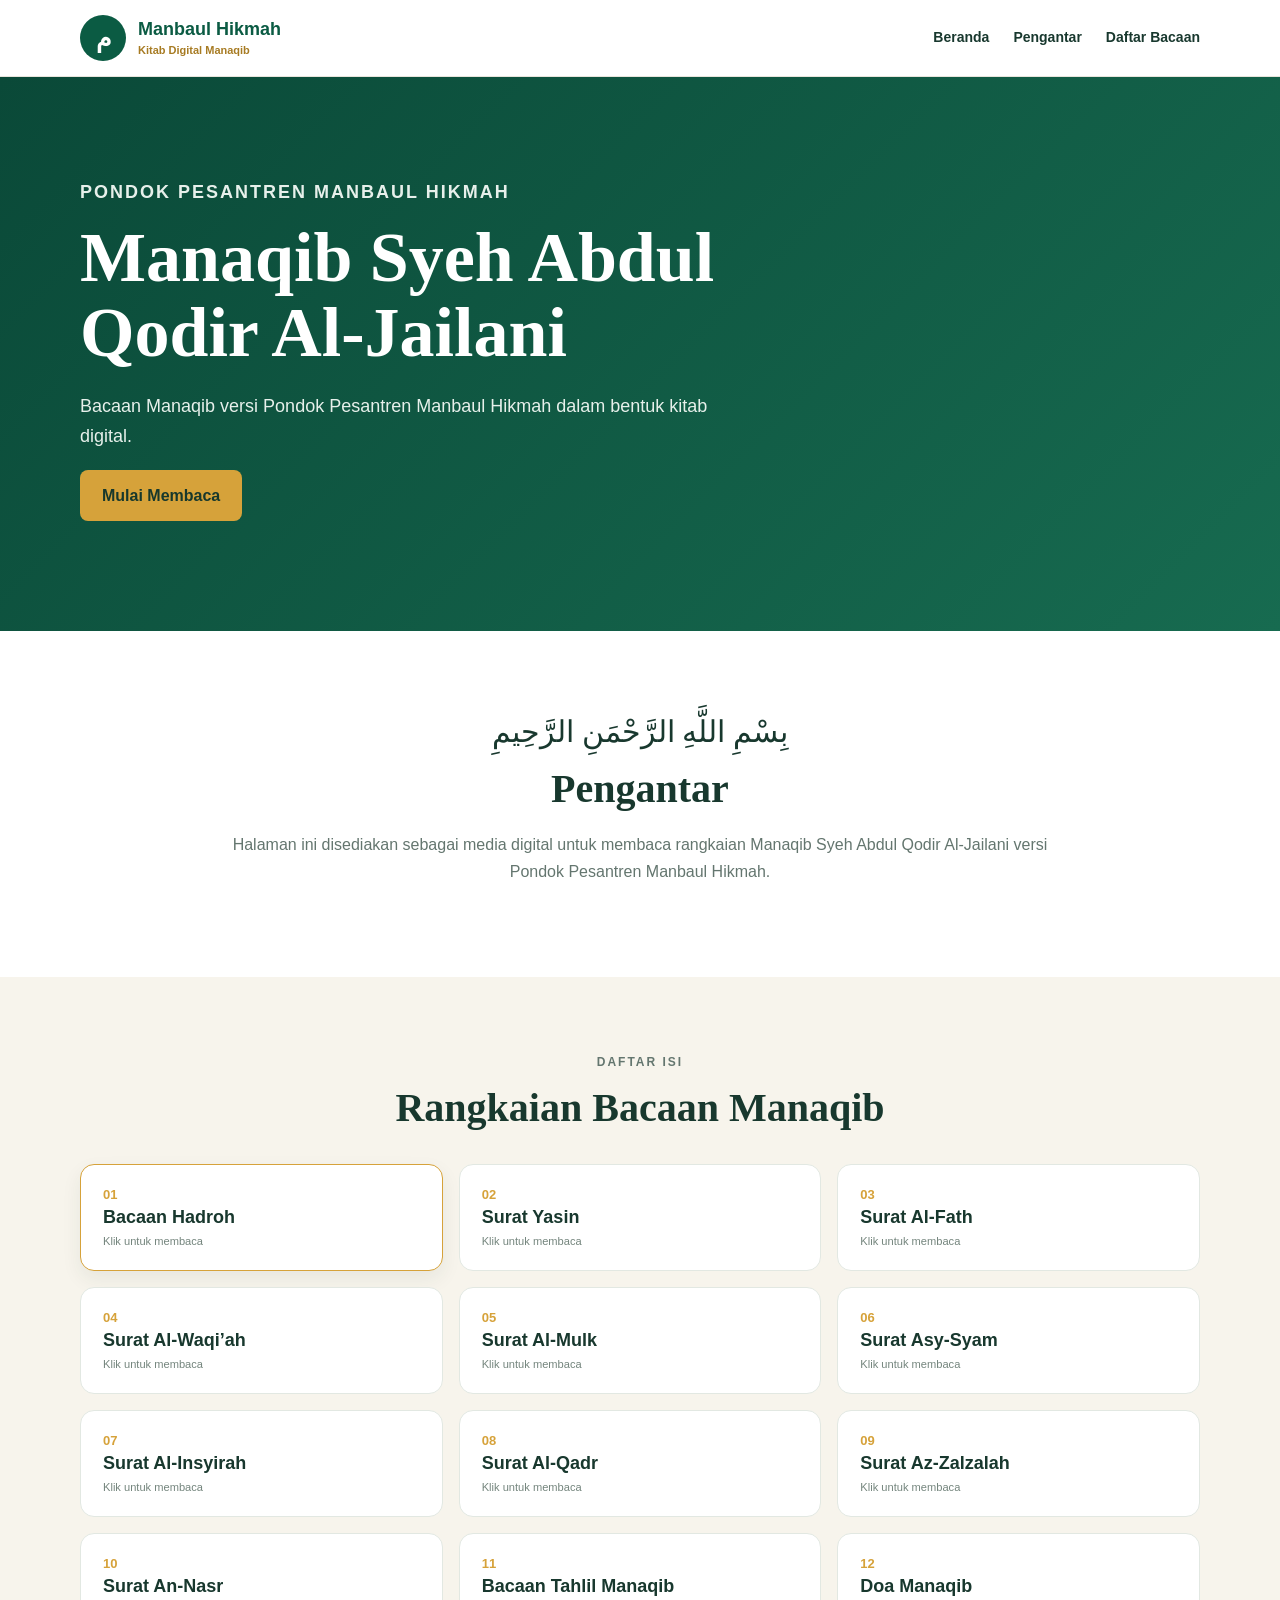
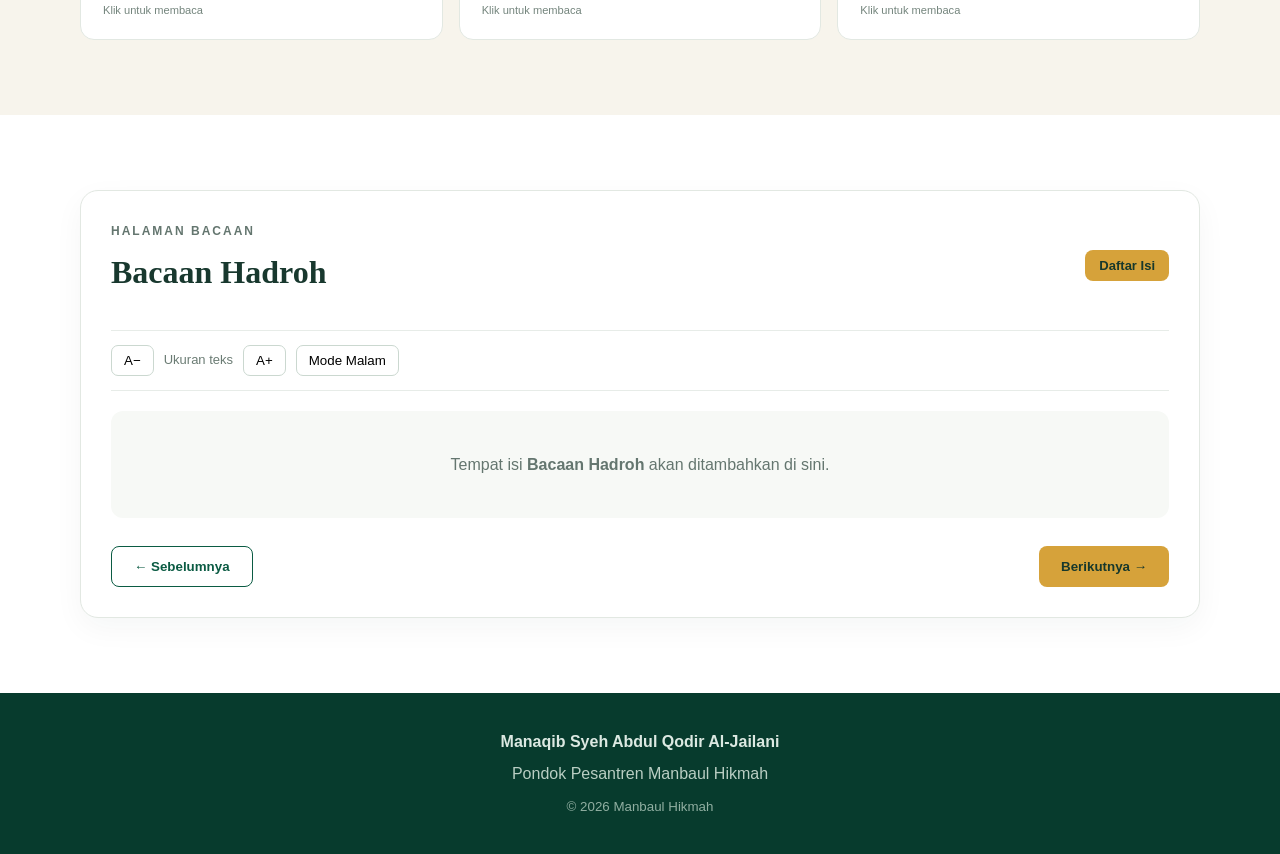
==== manaqib/index.html @ be622188 "Add files via upload" ====
<!doctype html>
<html lang="id">
<head>
  <meta charset="utf-8">
  <meta name="viewport" content="width=device-width,initial-scale=1">
  <title>Manaqib Syeh Abdul Qodir Al-Jailani | Manbaul Hikmah</title>
  <link rel="stylesheet" href="style.css">
</head>
<body>
<header>
  <div class="wrap nav">
    <a class="brand" href="#home">
      <b>م</b>
      <span>Manbaul Hikmah<small>Kitab Digital Manaqib</small></span>
    </a>
    <button id="menu" class="menu-button" aria-label="Buka menu">☰</button>
    <nav>
      <a href="#home">Beranda</a>
      <a href="#pengantar">Pengantar</a>
      <a href="#daftar">Daftar Bacaan</a>
    </nav>
  </div>
</header>

<main>
<section id="home" class="hero">
  <div class="wrap">
    <p class="eyebrow">PONDOK PESANTREN MANBAUL HIKMAH</p>
    <h1>Manaqib Syeh Abdul<br>Qodir Al-Jailani</h1>
    <p>Bacaan Manaqib versi Pondok Pesantren Manbaul Hikmah dalam bentuk kitab digital.</p>
    <a class="btn" href="#daftar">Mulai Membaca</a>
  </div>
</section>

<section id="pengantar" class="section">
  <div class="wrap intro">
    <div class="arabic">بِسْمِ اللَّهِ الرَّحْمَنِ الرَّحِيمِ</div>
    <h2>Pengantar</h2>
    <p>Halaman ini disediakan sebagai media digital untuk membaca rangkaian Manaqib Syeh Abdul Qodir Al-Jailani versi Pondok Pesantren Manbaul Hikmah.</p>
  </div>
</section>

<section id="daftar" class="section soft">
  <div class="wrap">
    <div class="heading">
      <p class="eyebrow">DAFTAR ISI</p>
      <h2>Rangkaian Bacaan Manaqib</h2>
    </div>
    <div id="cards" class="cards"></div>
  </div>
</section>

<section id="bacaan" class="section">
  <div class="wrap panel">
    <div class="reading-head">
      <div>
        <p class="eyebrow">HALAMAN BACAAN</p>
        <h2 id="title">Bacaan Hadroh</h2>
      </div>
      <button class="btn small" id="back">Daftar Isi</button>
    </div>
    <div class="tools">
      <button id="minus">A−</button>
      <span>Ukuran teks</span>
      <button id="plus">A+</button>
      <button id="night">Mode Malam</button>
    </div>
    <article id="content">
      <p class="placeholder">Tempat isi bacaan akan ditambahkan di sini.</p>
    </article>
    <div class="pager">
      <button class="btn outline" id="prev">← Sebelumnya</button>
      <button class="btn" id="next">Berikutnya →</button>
    </div>
  </div>
</section>
</main>

<footer>
  <b>Manaqib Syeh Abdul Qodir Al-Jailani</b>
  <p>Pondok Pesantren Manbaul Hikmah</p>
  <small>© <span id="year"></span> Manbaul Hikmah</small>
</footer>
<script src="script.js"></script>
</body>
</html>
---- manaqib/style.css ----
:root{--green:#0b5b43;--gold:#d6a23a;--cream:#f7f4ec;--ink:#18382e}*{box-sizing:border-box}html{scroll-behavior:smooth}body{margin:0;font-family:Arial,"Segoe UI",sans-serif;color:var(--ink);background:#fff;line-height:1.7}a{text-decoration:none;color:inherit}.wrap{width:min(1120px,92%);margin:auto}header{position:sticky;top:0;z-index:20;background:#fff;border-bottom:1px solid #e8e5dc}.nav{min-height:76px;display:flex;align-items:center;justify-content:space-between;gap:20px}.brand{display:flex;align-items:center;gap:12px;color:var(--green)}.brand b{width:46px;height:46px;border-radius:50%;display:grid;place-items:center;background:var(--green);color:#fff;font-size:25px}.brand span{font-weight:800;font-size:18px;line-height:1.2}.brand small{display:block;font-size:11px;color:#a77b23;font-weight:600;margin-top:3px}.nav nav{display:flex;gap:24px}.nav nav a{font-size:14px;font-weight:700}.menu-button{display:none;border:0;background:none;font-size:28px;color:var(--green)}.hero{background:linear-gradient(135deg,#0a4938,#176b50);color:#fff;padding:100px 0 110px}.eyebrow{color:var(--gold);font-size:12px;font-weight:800;letter-spacing:2px;margin:0 0 12px}.hero h1{font-family:Georgia,serif;font-size:clamp(38px,6vw,70px);line-height:1.08;margin:0 0 20px}.hero p{max-width:650px;font-size:18px;color:#e7f0eb}.btn{display:inline-block;border:0;border-radius:8px;background:var(--gold);color:#17382c;padding:12px 22px;font-weight:800;cursor:pointer}.btn.small{padding:8px 14px;font-size:13px}.btn.outline{background:transparent;border:1px solid var(--green);color:var(--green)}.section{padding:75px 0}.soft{background:var(--cream)}.intro{text-align:center;max-width:850px}.arabic{font-family:"Amiri","Noto Naskh Arabic","Traditional Arabic",serif;font-size:30px;direction:rtl}.section h2{font-family:Georgia,serif;font-size:40px;line-height:1.2;margin:8px 0 18px}.section p{color:#64766f}.heading{text-align:center;margin-bottom:32px}.cards{display:grid;grid-template-columns:repeat(3,1fr);gap:16px}.reading-card{background:#fff;border:1px solid #e2e8e2;border-radius:14px;padding:22px;text-align:left;cursor:pointer;color:var(--ink);transition:.2s}.reading-card:hover,.reading-card.selected{border-color:var(--gold);box-shadow:0 8px 20px #18382e12}.reading-card span{display:block;color:var(--gold);font-weight:800;font-size:13px}.reading-card strong{display:block;font-size:18px;margin:5px 0}.reading-card small{color:#74857d}.panel{background:#fff;border:1px solid #e2e8e2;border-radius:18px;padding:30px;box-shadow:0 10px 30px #18382e0b}.reading-head{display:flex;justify-content:space-between;align-items:center;gap:15px}.reading-head h2{font-size:32px}.tools{display:flex;align-items:center;gap:10px;flex-wrap:wrap;border-top:1px solid #e7ece8;border-bottom:1px solid #e7ece8;padding:14px 0;margin:20px 0}.tools button{border:1px solid #cbd8d0;background:#fff;border-radius:7px;padding:7px 12px;cursor:pointer}.tools span{font-size:13px;color:#6b7c74}.arabic-text{direction:rtl;text-align:right;font-family:"Amiri","Noto Naskh Arabic","Traditional Arabic",serif;font-size:28px;line-height:2.2}.arabic-text p{color:var(--ink);margin:0 0 12px}.ayah-number{text-align:center!important;color:var(--gold)!important;font-family:Arial,sans-serif;font-size:13px;font-weight:800;margin:20px 0 0!important}.placeholder{text-align:center;padding:40px;background:#f7f9f6;border-radius:12px}.pager{display:flex;justify-content:space-between;gap:12px;margin-top:28px}footer{background:#073b2d;color:#dce9e2;text-align:center;padding:35px 0}footer p{margin:5px 0;color:#b9cec3}footer small{color:#91afa2}.night-mode{background:#17251f;color:#eaf4ed}.night-mode header,.night-mode .panel,.night-mode .reading-card,.night-mode .tools button{background:#20332a;color:#eaf4ed}.night-mode .section,.night-mode .soft{background:#17251f}.night-mode .arabic-text p{color:#eaf4ed}.night-mode .tools{border-color:#476257}@media(max-width:760px){.nav nav{display:none;position:absolute;top:76px;left:0;right:0;background:#fff;padding:18px 4%;flex-direction:column;gap:14px;border-bottom:1px solid #e8e5dc}.nav nav.show{display:flex}.menu-button{display:block}.cards{grid-template-columns:1fr}.section{padding:55px 0}.section h2{font-size:32px}.panel{padding:20px}.reading-head{align-items:flex-start}.reading-head h2{font-size:26px}.arabic-text{font-size:24px}.pager{flex-direction:column}.pager .btn{width:100%}}
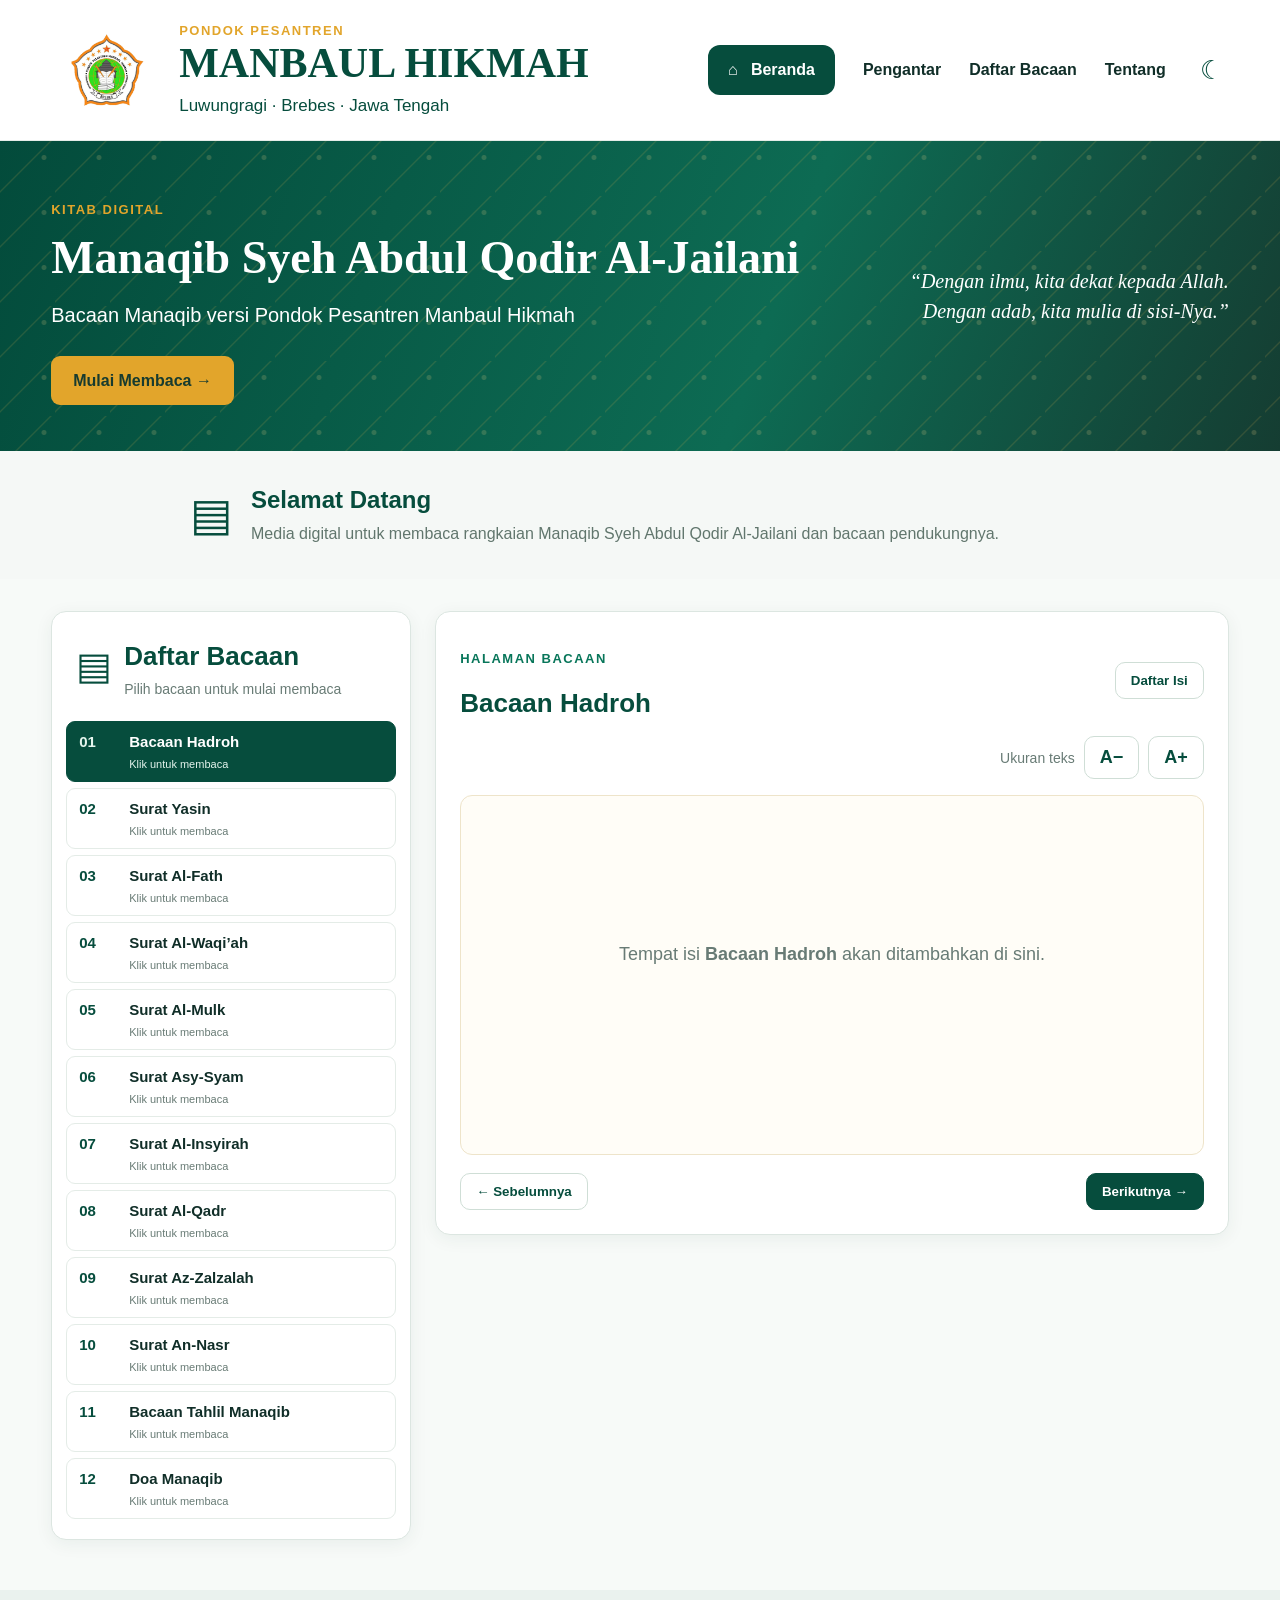
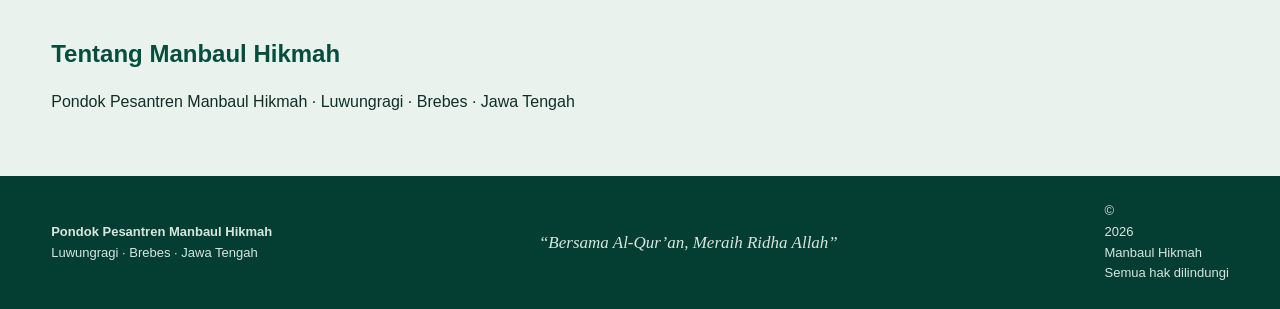
==== commit b20a6c8b: "Add files via upload" ====
--- a/manaqib/index.html
+++ b/manaqib/index.html
@@ -1,86 +1,72 @@
 <!doctype html>
 <html lang="id">
 <head>
-  <meta charset="utf-8">
-  <meta name="viewport" content="width=device-width,initial-scale=1">
-  <title>Manaqib Syeh Abdul Qodir Al-Jailani | Manbaul Hikmah</title>
-  <link rel="stylesheet" href="style.css">
+<meta charset="utf-8">
+<meta name="viewport" content="width=device-width,initial-scale=1">
+<title>Manaqib Syeh Abdul Qodir Al-Jailani | Manbaul Hikmah</title>
+<link rel="stylesheet" href="style.css">
 </head>
 <body>
-<header>
-  <div class="wrap nav">
+<header class="site-header">
+  <div class="wrap header-inner">
     <a class="brand" href="#home">
-      <b>م</b>
-      <span>Manbaul Hikmah<small>Kitab Digital Manaqib</small></span>
+      <img src="logo-pondok.jpg" alt="Logo Pondok Pesantren Manbaul Hikmah">
+      <span class="brand-copy"><small>PONDOK PESANTREN</small><strong>MANBAUL HIKMAH</strong><em>Luwungragi · Brebes · Jawa Tengah</em></span>
     </a>
     <button id="menu" class="menu-button" aria-label="Buka menu">☰</button>
     <nav>
-      <a href="#home">Beranda</a>
+      <a class="active" href="#home">⌂ &nbsp; Beranda</a>
       <a href="#pengantar">Pengantar</a>
       <a href="#daftar">Daftar Bacaan</a>
+      <a href="#tentang">Tentang</a>
+      <button id="night" class="nav-night" type="button" aria-label="Mode malam">☾</button>
     </nav>
   </div>
 </header>
 
 <main>
 <section id="home" class="hero">
-  <div class="wrap">
-    <p class="eyebrow">PONDOK PESANTREN MANBAUL HIKMAH</p>
-    <h1>Manaqib Syeh Abdul<br>Qodir Al-Jailani</h1>
-    <p>Bacaan Manaqib versi Pondok Pesantren Manbaul Hikmah dalam bentuk kitab digital.</p>
-    <a class="btn" href="#daftar">Mulai Membaca</a>
+  <div class="hero-pattern"></div>
+  <div class="wrap hero-inner">
+    <div class="hero-copy">
+      <p class="eyebrow">KITAB DIGITAL</p>
+      <h1>Manaqib Syeh Abdul Qodir Al-Jailani</h1>
+      <p>Bacaan Manaqib versi Pondok Pesantren Manbaul Hikmah</p>
+      <a class="hero-button" href="#daftar">Mulai Membaca →</a>
+    </div>
+    <div class="hero-quote">“Dengan ilmu, kita dekat kepada Allah.<br>Dengan adab, kita mulia di sisi-Nya.”</div>
   </div>
 </section>
 
-<section id="pengantar" class="section">
-  <div class="wrap intro">
-    <div class="arabic">بِسْمِ اللَّهِ الرَّحْمَنِ الرَّحِيمِ</div>
-    <h2>Pengantar</h2>
-    <p>Halaman ini disediakan sebagai media digital untuk membaca rangkaian Manaqib Syeh Abdul Qodir Al-Jailani versi Pondok Pesantren Manbaul Hikmah.</p>
+<section id="pengantar" class="intro-section">
+  <div class="wrap intro-box"><span class="book-mark">▤</span><div><h2>Selamat Datang</h2><p>Media digital untuk membaca rangkaian Manaqib Syeh Abdul Qodir Al-Jailani dan bacaan pendukungnya.</p></div></div>
+</section>
+
+<section id="daftar" class="reading-section">
+  <div class="wrap reading-layout">
+    <aside class="list-panel">
+      <div class="panel-heading"><span class="heading-icon">▤</span><div><h2>Daftar Bacaan</h2><p>Pilih bacaan untuk mulai membaca</p></div></div>
+      <div id="cards" class="cards"></div>
+    </aside>
+    <section id="bacaan" class="reader-panel">
+      <div class="reading-head">
+        <div><p class="eyebrow green">HALAMAN BACAAN</p><h2 id="title">Bacaan Hadroh</h2></div>
+        <button class="back-button" id="back" type="button">Daftar Isi</button>
+      </div>
+      <div class="tools" aria-label="Kontrol bacaan">
+        <span>Ukuran teks</span>
+        <button id="minus" type="button" aria-label="Perkecil teks">A−</button>
+        <button id="plus" type="button" aria-label="Perbesar teks">A+</button>
+      </div>
+      <article id="content"><p class="placeholder">Tempat isi bacaan akan ditambahkan di sini.</p></article>
+      <div class="pager"><button class="pager-button" id="prev" type="button">← Sebelumnya</button><button class="pager-button primary" id="next" type="button">Berikutnya →</button></div>
+    </section>
   </div>
 </section>
 
-<section id="daftar" class="section soft">
-  <div class="wrap">
-    <div class="heading">
-      <p class="eyebrow">DAFTAR ISI</p>
-      <h2>Rangkaian Bacaan Manaqib</h2>
-    </div>
-    <div id="cards" class="cards"></div>
-  </div>
-</section>
-
-<section id="bacaan" class="section">
-  <div class="wrap panel">
-    <div class="reading-head">
-      <div>
-        <p class="eyebrow">HALAMAN BACAAN</p>
-        <h2 id="title">Bacaan Hadroh</h2>
-      </div>
-      <button class="btn small" id="back">Daftar Isi</button>
-    </div>
-    <div class="tools">
-      <button id="minus">A−</button>
-      <span>Ukuran teks</span>
-      <button id="plus">A+</button>
-      <button id="night">Mode Malam</button>
-    </div>
-    <article id="content">
-      <p class="placeholder">Tempat isi bacaan akan ditambahkan di sini.</p>
-    </article>
-    <div class="pager">
-      <button class="btn outline" id="prev">← Sebelumnya</button>
-      <button class="btn" id="next">Berikutnya →</button>
-    </div>
-  </div>
-</section>
+<section id="tentang" class="about-section"><div class="wrap"><h2>Tentang Manbaul Hikmah</h2><p>Pondok Pesantren Manbaul Hikmah · Luwungragi · Brebes · Jawa Tengah</p></div></section>
 </main>
-
-<footer>
-  <b>Manaqib Syeh Abdul Qodir Al-Jailani</b>
-  <p>Pondok Pesantren Manbaul Hikmah</p>
-  <small>© <span id="year"></span> Manbaul Hikmah</small>
-</footer>
+<footer><div class="wrap footer-inner"><div><strong>Pondok Pesantren Manbaul Hikmah</strong><span>Luwungragi · Brebes · Jawa Tengah</span></div><div class="footer-quote">“Bersama Al-Qur’an, Meraih Ridha Allah”</div><div>© <span id="year"></span> Manbaul Hikmah<br>Semua hak dilindungi</div></div></footer>
 <script src="script.js"></script>
 </body>
-</html>+</html>
--- a/manaqib/style.css
+++ b/manaqib/style.css
@@ -1 +1 @@
-:root{--green:#0b5b43;--gold:#d6a23a;--cream:#f7f4ec;--ink:#18382e}*{box-sizing:border-box}html{scroll-behavior:smooth}body{margin:0;font-family:Arial,"Segoe UI",sans-serif;color:var(--ink);background:#fff;line-height:1.7}a{text-decoration:none;color:inherit}.wrap{width:min(1120px,92%);margin:auto}header{position:sticky;top:0;z-index:20;background:#fff;border-bottom:1px solid #e8e5dc}.nav{min-height:76px;display:flex;align-items:center;justify-content:space-between;gap:20px}.brand{display:flex;align-items:center;gap:12px;color:var(--green)}.brand b{width:46px;height:46px;border-radius:50%;display:grid;place-items:center;background:var(--green);color:#fff;font-size:25px}.brand span{font-weight:800;font-size:18px;line-height:1.2}.brand small{display:block;font-size:11px;color:#a77b23;font-weight:600;margin-top:3px}.nav nav{display:flex;gap:24px}.nav nav a{font-size:14px;font-weight:700}.menu-button{display:none;border:0;background:none;font-size:28px;color:var(--green)}.hero{background:linear-gradient(135deg,#0a4938,#176b50);color:#fff;padding:100px 0 110px}.eyebrow{color:var(--gold);font-size:12px;font-weight:800;letter-spacing:2px;margin:0 0 12px}.hero h1{font-family:Georgia,serif;font-size:clamp(38px,6vw,70px);line-height:1.08;margin:0 0 20px}.hero p{max-width:650px;font-size:18px;color:#e7f0eb}.btn{display:inline-block;border:0;border-radius:8px;background:var(--gold);color:#17382c;padding:12px 22px;font-weight:800;cursor:pointer}.btn.small{padding:8px 14px;font-size:13px}.btn.outline{background:transparent;border:1px solid var(--green);color:var(--green)}.section{padding:75px 0}.soft{background:var(--cream)}.intro{text-align:center;max-width:850px}.arabic{font-family:"Amiri","Noto Naskh Arabic","Traditional Arabic",serif;font-size:30px;direction:rtl}.section h2{font-family:Georgia,serif;font-size:40px;line-height:1.2;margin:8px 0 18px}.section p{color:#64766f}.heading{text-align:center;margin-bottom:32px}.cards{display:grid;grid-template-columns:repeat(3,1fr);gap:16px}.reading-card{background:#fff;border:1px solid #e2e8e2;border-radius:14px;padding:22px;text-align:left;cursor:pointer;color:var(--ink);transition:.2s}.reading-card:hover,.reading-card.selected{border-color:var(--gold);box-shadow:0 8px 20px #18382e12}.reading-card span{display:block;color:var(--gold);font-weight:800;font-size:13px}.reading-card strong{display:block;font-size:18px;margin:5px 0}.reading-card small{color:#74857d}.panel{background:#fff;border:1px solid #e2e8e2;border-radius:18px;padding:30px;box-shadow:0 10px 30px #18382e0b}.reading-head{display:flex;justify-content:space-between;align-items:center;gap:15px}.reading-head h2{font-size:32px}.tools{display:flex;align-items:center;gap:10px;flex-wrap:wrap;border-top:1px solid #e7ece8;border-bottom:1px solid #e7ece8;padding:14px 0;margin:20px 0}.tools button{border:1px solid #cbd8d0;background:#fff;border-radius:7px;padding:7px 12px;cursor:pointer}.tools span{font-size:13px;color:#6b7c74}.arabic-text{direction:rtl;text-align:right;font-family:"Amiri","Noto Naskh Arabic","Traditional Arabic",serif;font-size:28px;line-height:2.2}.arabic-text p{color:var(--ink);margin:0 0 12px}.ayah-number{text-align:center!important;color:var(--gold)!important;font-family:Arial,sans-serif;font-size:13px;font-weight:800;margin:20px 0 0!important}.placeholder{text-align:center;padding:40px;background:#f7f9f6;border-radius:12px}.pager{display:flex;justify-content:space-between;gap:12px;margin-top:28px}footer{background:#073b2d;color:#dce9e2;text-align:center;padding:35px 0}footer p{margin:5px 0;color:#b9cec3}footer small{color:#91afa2}.night-mode{background:#17251f;color:#eaf4ed}.night-mode header,.night-mode .panel,.night-mode .reading-card,.night-mode .tools button{background:#20332a;color:#eaf4ed}.night-mode .section,.night-mode .soft{background:#17251f}.night-mode .arabic-text p{color:#eaf4ed}.night-mode .tools{border-color:#476257}@media(max-width:760px){.nav nav{display:none;position:absolute;top:76px;left:0;right:0;background:#fff;padding:18px 4%;flex-direction:column;gap:14px;border-bottom:1px solid #e8e5dc}.nav nav.show{display:flex}.menu-button{display:block}.cards{grid-template-columns:1fr}.section{padding:55px 0}.section h2{font-size:32px}.panel{padding:20px}.reading-head{align-items:flex-start}.reading-head h2{font-size:26px}.arabic-text{font-size:24px}.pager{flex-direction:column}.pager .btn{width:100%}}
+:root{--green:#064d3d;--green2:#08765a;--gold:#e2a52b;--ink:#102e28;--muted:#687b75;--paper:#fffdf7;--line:#dce6e1;--size:28px}*{box-sizing:border-box}html{scroll-behavior:smooth}body{margin:0;font-family:Arial,Helvetica,sans-serif;color:var(--ink);background:#fff;line-height:1.6}body.night-mode{--ink:#e8f2ee;--muted:#b6c9c1;--line:#36554b;background:#102a24;color:var(--ink)}a{text-decoration:none;color:inherit}.wrap{width:min(1390px,92%);margin:auto}.site-header{background:#fff;border-bottom:1px solid #e5ece8;position:sticky;top:0;z-index:20}body.night-mode .site-header{background:#12352c}.header-inner{min-height:140px;display:flex;align-items:center;justify-content:space-between;gap:25px}.brand{display:flex;align-items:center;gap:16px}.brand img{width:112px;height:112px;object-fit:contain}.brand-copy small,.eyebrow{display:block;font-size:13px;font-weight:800;letter-spacing:1.5px;color:var(--gold)}.brand-copy strong{display:block;font-family:Georgia,serif;font-size:42px;line-height:1;color:var(--green)}.brand-copy em{display:block;font-style:normal;font-size:17px;color:var(--green);margin-top:8px}.site-header nav{display:flex;align-items:center;gap:28px;font-weight:700}.site-header nav a{padding:12px 0}.site-header nav a.active{background:var(--green);color:#fff;padding:12px 20px;border-radius:12px}.nav-night,.menu-button{border:0;background:none;font-size:26px;cursor:pointer;color:var(--green)}.menu-button{display:none}.hero{position:relative;overflow:hidden;background:linear-gradient(110deg,#034b3b,#0d6b53 60%,#153d32);color:#fff}.hero-pattern{position:absolute;inset:0;opacity:.18;background-image:radial-gradient(circle at 80% 30%,#f6d58a 0 2px,transparent 3px),linear-gradient(135deg,transparent 45%,#e7b64c 46%,transparent 48%);background-size:55px 55px}.hero-inner{position:relative;min-height:310px;display:flex;align-items:center;justify-content:space-between;gap:30px;padding:42px 0}.hero-copy{max-width:760px}.hero-copy h1{font-family:Georgia,serif;font-size:46px;line-height:1.1;margin:8px 0 15px}.hero-copy p:not(.eyebrow){font-size:20px;margin:0 0 25px}.hero-button{display:inline-block;background:var(--gold);color:#173b2f;padding:12px 22px;border-radius:9px;font-weight:800}.hero-quote{text-align:right;font-family:Georgia,serif;font-style:italic;font-size:20px;line-height:1.5}.intro-section{padding:28px 0;background:#f5f8f6}.intro-box{display:flex;align-items:center;gap:18px;max-width:900px}.book-mark{font-size:45px;color:var(--green)}.intro-box h2{margin:0;color:var(--green)}.intro-box p{margin:2px 0;color:#61766d}.reading-section{padding:32px 0 50px;background:#f7faf8}.reading-layout{display:grid;grid-template-columns:360px 1fr;gap:24px;align-items:start}.list-panel,.reader-panel{background:#fff;border:1px solid var(--line);border-radius:15px;box-shadow:0 4px 18px #103c3010}.panel-heading{display:flex;gap:12px;padding:24px 24px 15px}.heading-icon{font-size:38px;color:var(--green)}.panel-heading h2,.reading-head h2{margin:0;font-size:26px;color:var(--green)}.panel-heading p{margin:0;color:var(--muted);font-size:14px}.cards{padding:0 14px 14px}.reading-card{width:100%;display:grid;grid-template-columns:42px 1fr 18px;align-items:center;gap:8px;text-align:left;border:1px solid #e4ece7;border-radius:9px;background:#fff;color:var(--ink);padding:11px 12px;margin:6px 0;cursor:pointer;font-size:15px}.reading-card span{font-weight:800;color:var(--green)}.reading-card strong{font-weight:700}.reading-card small{grid-column:2/4;color:var(--muted);font-size:11px}.reading-card.selected{background:var(--green);color:#fff;border-color:var(--green)}.reading-card.selected span,.reading-card.selected small{color:#e4f4ed}.reader-panel{padding:24px}.reading-head{display:flex;justify-content:space-between;align-items:center;gap:15px}.green{color:var(--green2)}.back-button,.tools button,.pager-button{border:1px solid #cfded6;background:#fff;color:var(--green);border-radius:10px;padding:10px 15px;font-weight:800;cursor:pointer}.tools{display:flex;justify-content:flex-end;align-items:center;gap:9px;margin:12px 0 16px;color:var(--muted);font-size:14px}.tools button{font-size:18px;min-width:48px}.tools button:hover,.pager-button:hover{background:#edf5f0}#content{font-size:var(--size);line-height:2.25;text-align:right;direction:rtl;min-height:360px;padding:30px 26px;background:var(--paper);border:1px solid #eee4ca;border-radius:12px;color:#243f34;overflow-wrap:anywhere}#content .arabic-text{font-size:inherit}#content .arabic-text p{margin:0 0 15px}#content .placeholder{direction:ltr;text-align:center;font-size:18px;color:var(--muted);padding:90px 20px}.pager{display:flex;justify-content:space-between;gap:15px;margin-top:18px}.pager-button.primary{background:var(--green);color:#fff;border-color:var(--green)}body.night-mode .reading-section,body.night-mode .intro-section{background:#102a24}body.night-mode .list-panel,body.night-mode .reader-panel,body.night-mode .reading-card,body.night-mode .back-button,body.night-mode .tools button,body.night-mode .pager-button{background:#173c31;color:var(--ink);border-color:#36554b}body.night-mode #content{background:#203b32;color:#e8f2ee;border-color:#466052}body.night-mode .reading-card.selected,body.night-mode .pager-button.primary{background:#0b7658;color:#fff}body.night-mode .brand-copy strong,body.night-mode .brand-copy em,body.night-mode .panel-heading h2,body.night-mode .reading-head h2,body.night-mode .heading-icon{color:#d9f1e6}.about-section{padding:45px 0;background:#eaf2ee}.about-section h2{margin:0;color:var(--green)}footer{background:#043d31;color:#d6e6df;padding:25px 0}.footer-inner{display:flex;justify-content:space-between;gap:25px;align-items:center;font-size:13px}.footer-inner strong,.footer-inner span{display:block}.footer-quote{font-family:Georgia,serif;font-style:italic;font-size:17px}@media(max-width:1000px){.header-inner{min-height:95px}.brand img{width:75px;height:75px}.brand-copy strong{font-size:30px}.brand-copy em{font-size:13px}.site-header nav{gap:15px;font-size:13px}.reading-layout{grid-template-columns:300px 1fr}.hero-copy h1{font-size:38px}.hero-quote{font-size:16px}}@media(max-width:760px){.menu-button{display:block}.site-header nav{display:none;position:absolute;left:0;right:0;top:95px;background:#fff;padding:18px 4%;flex-direction:column;align-items:stretch;border-bottom:1px solid var(--line)}body.night-mode .site-header nav{background:#12352c}.site-header nav.show{display:flex}.site-header nav a.active{text-align:center}.reading-layout{grid-template-columns:1fr}.hero-inner{display:block}.hero-quote{text-align:left;margin-top:25px}.hero-copy h1{font-size:34px}.hero-copy p:not(.eyebrow){font-size:17px}.reading-head{align-items:flex-start;flex-direction:column}.tools{justify-content:flex-start;flex-wrap:wrap}.footer-inner{flex-direction:column;align-items:flex-start}#content{font-size:var(--size);padding:22px 14px}}@media(max-width:430px){.brand-copy strong{font-size:23px}.brand-copy small{font-size:10px}.brand-copy em{font-size:10px}.brand img{width:58px;height:58px}.header-inner{min-height:78px}.site-header nav{top:78px}.hero-copy h1{font-size:29px}.reader-panel{padding:15px}}
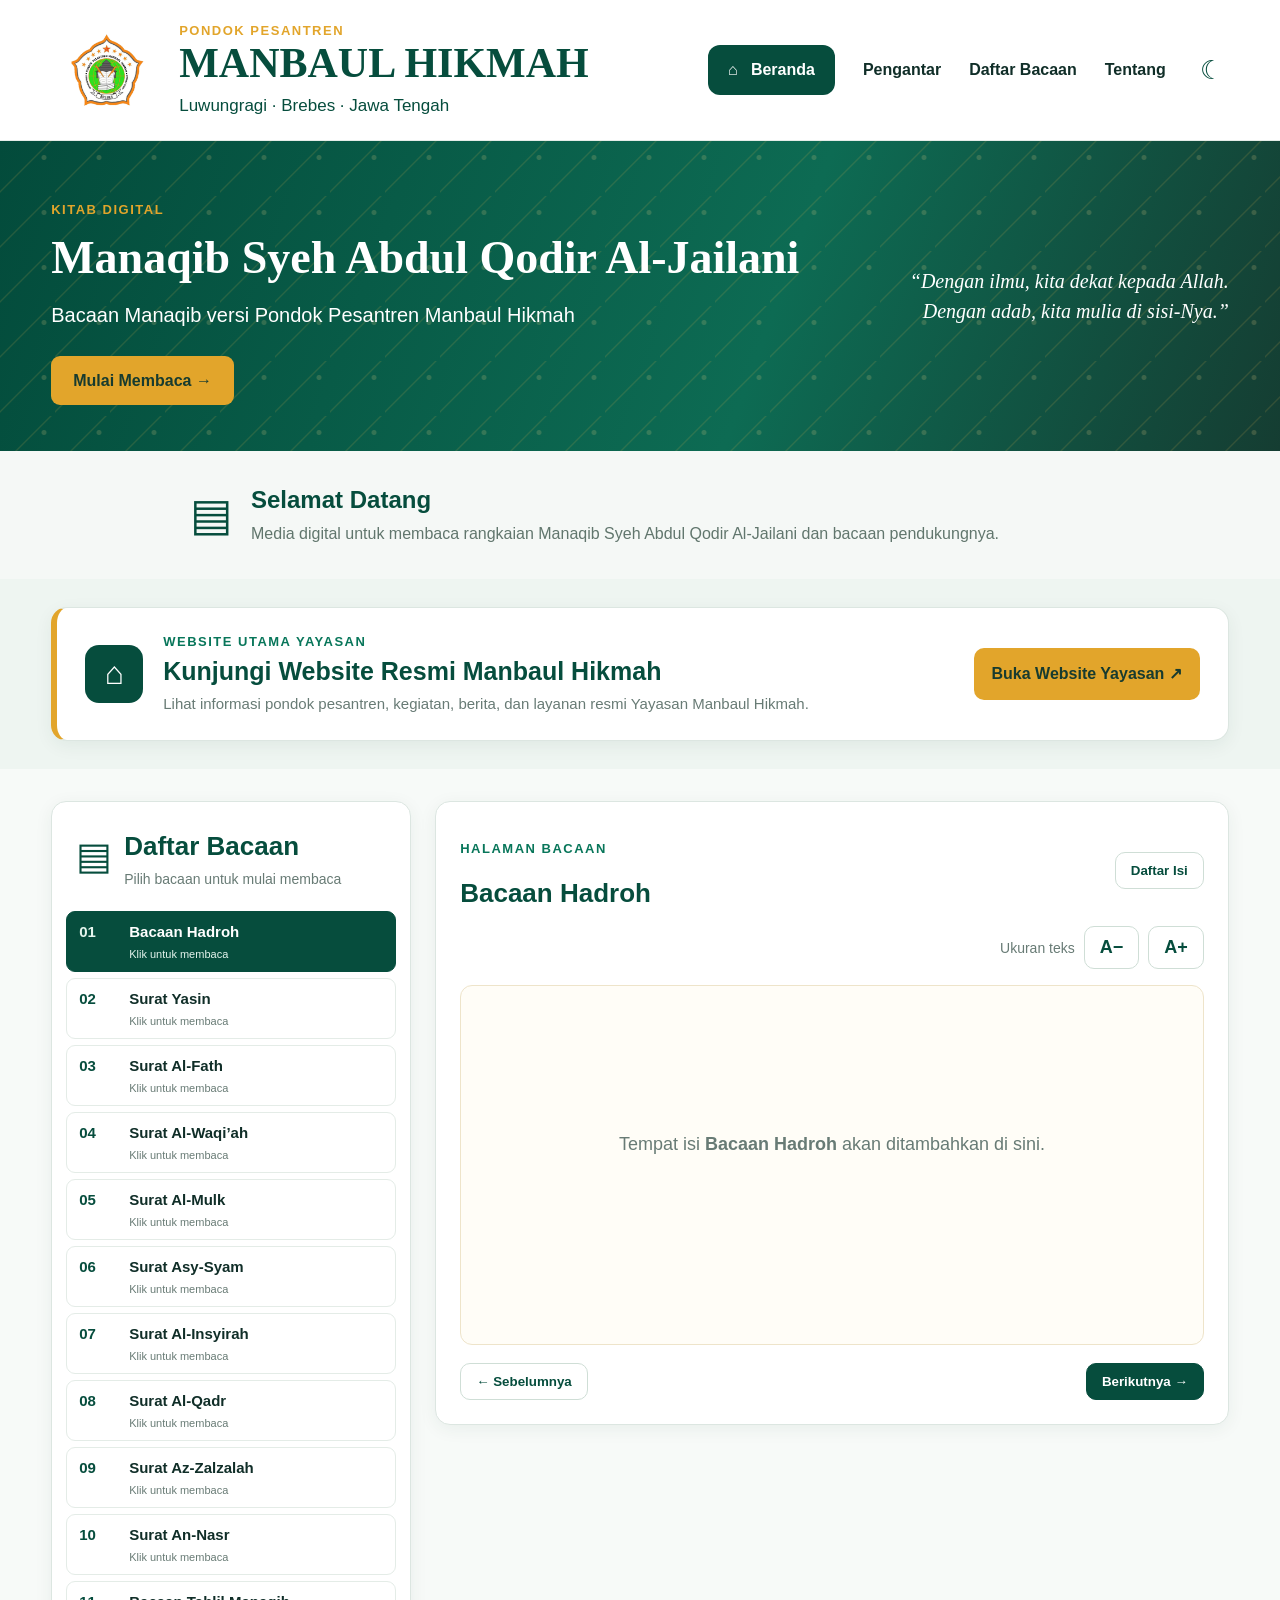
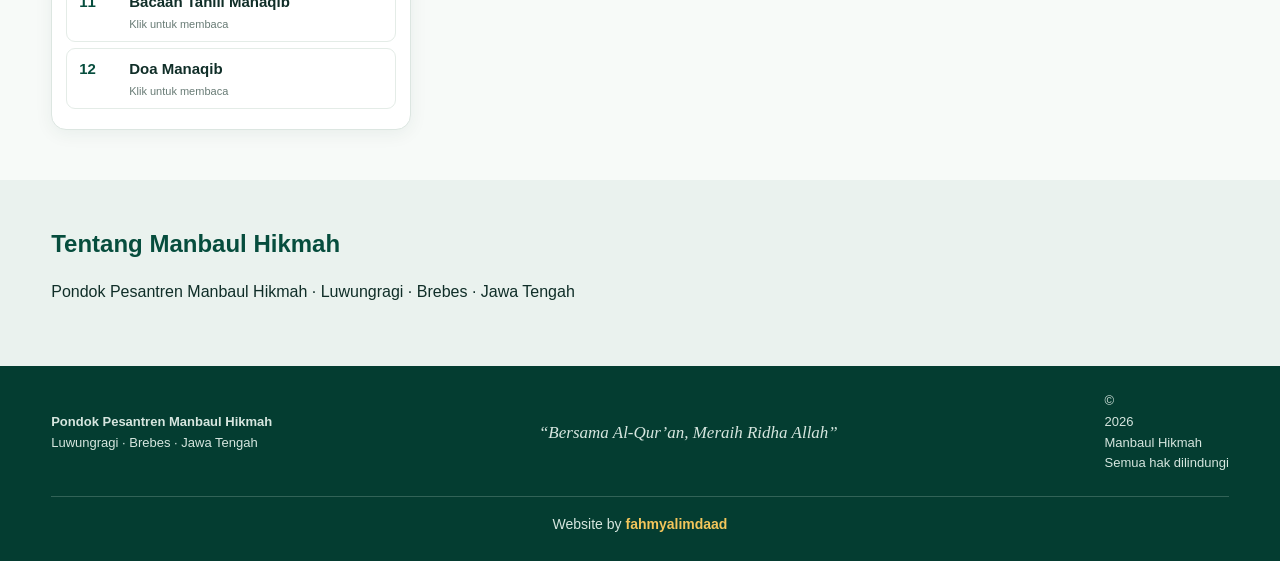
==== commit c2ee6393: "Add files via upload" ====
--- a/manaqib/index.html
+++ b/manaqib/index.html
@@ -42,6 +42,18 @@
   <div class="wrap intro-box"><span class="book-mark">▤</span><div><h2>Selamat Datang</h2><p>Media digital untuk membaca rangkaian Manaqib Syeh Abdul Qodir Al-Jailani dan bacaan pendukungnya.</p></div></div>
 </section>
 
+<section class="main-site-section" aria-label="Website utama yayasan">
+  <div class="wrap main-site-panel">
+    <div class="main-site-icon">⌂</div>
+    <div class="main-site-copy">
+      <p class="eyebrow green">WEBSITE UTAMA YAYASAN</p>
+      <h2>Kunjungi Website Resmi Manbaul Hikmah</h2>
+      <p>Lihat informasi pondok pesantren, kegiatan, berita, dan layanan resmi Yayasan Manbaul Hikmah.</p>
+    </div>
+    <a class="main-site-button" href="https://manbaulhikmah.my.id/" target="_blank" rel="noopener">Buka Website Yayasan ↗</a>
+  </div>
+</section>
+
 <section id="daftar" class="reading-section">
   <div class="wrap reading-layout">
     <aside class="list-panel">
@@ -66,7 +78,14 @@
 
 <section id="tentang" class="about-section"><div class="wrap"><h2>Tentang Manbaul Hikmah</h2><p>Pondok Pesantren Manbaul Hikmah · Luwungragi · Brebes · Jawa Tengah</p></div></section>
 </main>
-<footer><div class="wrap footer-inner"><div><strong>Pondok Pesantren Manbaul Hikmah</strong><span>Luwungragi · Brebes · Jawa Tengah</span></div><div class="footer-quote">“Bersama Al-Qur’an, Meraih Ridha Allah”</div><div>© <span id="year"></span> Manbaul Hikmah<br>Semua hak dilindungi</div></div></footer>
+<footer>
+  <div class="wrap footer-inner">
+    <div class="footer-brand"><strong>Pondok Pesantren Manbaul Hikmah</strong><span>Luwungragi · Brebes · Jawa Tengah</span></div>
+    <div class="footer-quote">“Bersama Al-Qur’an, Meraih Ridha Allah”</div>
+    <div class="footer-meta">© <span id="year"></span> Manbaul Hikmah<br>Semua hak dilindungi</div>
+  </div>
+  <div class="wrap footer-credit">Website by <a href="https://manbaulhikmah.my.id/" target="_blank" rel="noopener">fahmyalimdaad</a></div>
+</footer>
 <script src="script.js"></script>
 </body>
 </html>
--- a/manaqib/style.css
+++ b/manaqib/style.css
@@ -1 +1,41 @@
 :root{--green:#064d3d;--green2:#08765a;--gold:#e2a52b;--ink:#102e28;--muted:#687b75;--paper:#fffdf7;--line:#dce6e1;--size:28px}*{box-sizing:border-box}html{scroll-behavior:smooth}body{margin:0;font-family:Arial,Helvetica,sans-serif;color:var(--ink);background:#fff;line-height:1.6}body.night-mode{--ink:#e8f2ee;--muted:#b6c9c1;--line:#36554b;background:#102a24;color:var(--ink)}a{text-decoration:none;color:inherit}.wrap{width:min(1390px,92%);margin:auto}.site-header{background:#fff;border-bottom:1px solid #e5ece8;position:sticky;top:0;z-index:20}body.night-mode .site-header{background:#12352c}.header-inner{min-height:140px;display:flex;align-items:center;justify-content:space-between;gap:25px}.brand{display:flex;align-items:center;gap:16px}.brand img{width:112px;height:112px;object-fit:contain}.brand-copy small,.eyebrow{display:block;font-size:13px;font-weight:800;letter-spacing:1.5px;color:var(--gold)}.brand-copy strong{display:block;font-family:Georgia,serif;font-size:42px;line-height:1;color:var(--green)}.brand-copy em{display:block;font-style:normal;font-size:17px;color:var(--green);margin-top:8px}.site-header nav{display:flex;align-items:center;gap:28px;font-weight:700}.site-header nav a{padding:12px 0}.site-header nav a.active{background:var(--green);color:#fff;padding:12px 20px;border-radius:12px}.nav-night,.menu-button{border:0;background:none;font-size:26px;cursor:pointer;color:var(--green)}.menu-button{display:none}.hero{position:relative;overflow:hidden;background:linear-gradient(110deg,#034b3b,#0d6b53 60%,#153d32);color:#fff}.hero-pattern{position:absolute;inset:0;opacity:.18;background-image:radial-gradient(circle at 80% 30%,#f6d58a 0 2px,transparent 3px),linear-gradient(135deg,transparent 45%,#e7b64c 46%,transparent 48%);background-size:55px 55px}.hero-inner{position:relative;min-height:310px;display:flex;align-items:center;justify-content:space-between;gap:30px;padding:42px 0}.hero-copy{max-width:760px}.hero-copy h1{font-family:Georgia,serif;font-size:46px;line-height:1.1;margin:8px 0 15px}.hero-copy p:not(.eyebrow){font-size:20px;margin:0 0 25px}.hero-button{display:inline-block;background:var(--gold);color:#173b2f;padding:12px 22px;border-radius:9px;font-weight:800}.hero-quote{text-align:right;font-family:Georgia,serif;font-style:italic;font-size:20px;line-height:1.5}.intro-section{padding:28px 0;background:#f5f8f6}.intro-box{display:flex;align-items:center;gap:18px;max-width:900px}.book-mark{font-size:45px;color:var(--green)}.intro-box h2{margin:0;color:var(--green)}.intro-box p{margin:2px 0;color:#61766d}.reading-section{padding:32px 0 50px;background:#f7faf8}.reading-layout{display:grid;grid-template-columns:360px 1fr;gap:24px;align-items:start}.list-panel,.reader-panel{background:#fff;border:1px solid var(--line);border-radius:15px;box-shadow:0 4px 18px #103c3010}.panel-heading{display:flex;gap:12px;padding:24px 24px 15px}.heading-icon{font-size:38px;color:var(--green)}.panel-heading h2,.reading-head h2{margin:0;font-size:26px;color:var(--green)}.panel-heading p{margin:0;color:var(--muted);font-size:14px}.cards{padding:0 14px 14px}.reading-card{width:100%;display:grid;grid-template-columns:42px 1fr 18px;align-items:center;gap:8px;text-align:left;border:1px solid #e4ece7;border-radius:9px;background:#fff;color:var(--ink);padding:11px 12px;margin:6px 0;cursor:pointer;font-size:15px}.reading-card span{font-weight:800;color:var(--green)}.reading-card strong{font-weight:700}.reading-card small{grid-column:2/4;color:var(--muted);font-size:11px}.reading-card.selected{background:var(--green);color:#fff;border-color:var(--green)}.reading-card.selected span,.reading-card.selected small{color:#e4f4ed}.reader-panel{padding:24px}.reading-head{display:flex;justify-content:space-between;align-items:center;gap:15px}.green{color:var(--green2)}.back-button,.tools button,.pager-button{border:1px solid #cfded6;background:#fff;color:var(--green);border-radius:10px;padding:10px 15px;font-weight:800;cursor:pointer}.tools{display:flex;justify-content:flex-end;align-items:center;gap:9px;margin:12px 0 16px;color:var(--muted);font-size:14px}.tools button{font-size:18px;min-width:48px}.tools button:hover,.pager-button:hover{background:#edf5f0}#content{font-size:var(--size);line-height:2.25;text-align:right;direction:rtl;min-height:360px;padding:30px 26px;background:var(--paper);border:1px solid #eee4ca;border-radius:12px;color:#243f34;overflow-wrap:anywhere}#content .arabic-text{font-size:inherit}#content .arabic-text p{margin:0 0 15px}#content .placeholder{direction:ltr;text-align:center;font-size:18px;color:var(--muted);padding:90px 20px}.pager{display:flex;justify-content:space-between;gap:15px;margin-top:18px}.pager-button.primary{background:var(--green);color:#fff;border-color:var(--green)}body.night-mode .reading-section,body.night-mode .intro-section{background:#102a24}body.night-mode .list-panel,body.night-mode .reader-panel,body.night-mode .reading-card,body.night-mode .back-button,body.night-mode .tools button,body.night-mode .pager-button{background:#173c31;color:var(--ink);border-color:#36554b}body.night-mode #content{background:#203b32;color:#e8f2ee;border-color:#466052}body.night-mode .reading-card.selected,body.night-mode .pager-button.primary{background:#0b7658;color:#fff}body.night-mode .brand-copy strong,body.night-mode .brand-copy em,body.night-mode .panel-heading h2,body.night-mode .reading-head h2,body.night-mode .heading-icon{color:#d9f1e6}.about-section{padding:45px 0;background:#eaf2ee}.about-section h2{margin:0;color:var(--green)}footer{background:#043d31;color:#d6e6df;padding:25px 0}.footer-inner{display:flex;justify-content:space-between;gap:25px;align-items:center;font-size:13px}.footer-inner strong,.footer-inner span{display:block}.footer-quote{font-family:Georgia,serif;font-style:italic;font-size:17px}@media(max-width:1000px){.header-inner{min-height:95px}.brand img{width:75px;height:75px}.brand-copy strong{font-size:30px}.brand-copy em{font-size:13px}.site-header nav{gap:15px;font-size:13px}.reading-layout{grid-template-columns:300px 1fr}.hero-copy h1{font-size:38px}.hero-quote{font-size:16px}}@media(max-width:760px){.menu-button{display:block}.site-header nav{display:none;position:absolute;left:0;right:0;top:95px;background:#fff;padding:18px 4%;flex-direction:column;align-items:stretch;border-bottom:1px solid var(--line)}body.night-mode .site-header nav{background:#12352c}.site-header nav.show{display:flex}.site-header nav a.active{text-align:center}.reading-layout{grid-template-columns:1fr}.hero-inner{display:block}.hero-quote{text-align:left;margin-top:25px}.hero-copy h1{font-size:34px}.hero-copy p:not(.eyebrow){font-size:17px}.reading-head{align-items:flex-start;flex-direction:column}.tools{justify-content:flex-start;flex-wrap:wrap}.footer-inner{flex-direction:column;align-items:flex-start}#content{font-size:var(--size);padding:22px 14px}}@media(max-width:430px){.brand-copy strong{font-size:23px}.brand-copy small{font-size:10px}.brand-copy em{font-size:10px}.brand img{width:58px;height:58px}.header-inner{min-height:78px}.site-header nav{top:78px}.hero-copy h1{font-size:29px}.reader-panel{padding:15px}}
+
+
+/* Panel menuju website utama yayasan */
+.main-site-section{padding:28px 0;background:#eef5f1}
+.main-site-panel{display:flex;align-items:center;gap:20px;padding:24px 28px;background:#fff;border:1px solid var(--line);border-left:6px solid var(--gold);border-radius:16px;box-shadow:0 5px 18px #103c3010}
+.main-site-icon{width:58px;height:58px;display:grid;place-items:center;flex:0 0 58px;border-radius:14px;background:var(--green);color:#fff;font-size:32px}
+.main-site-copy{flex:1;min-width:0}
+.main-site-copy .eyebrow{margin:0 0 3px}
+.main-site-copy h2{margin:0;color:var(--green);font-size:25px;line-height:1.25}
+.main-site-copy p:not(.eyebrow){margin:5px 0 0;color:var(--muted);font-size:15px}
+.main-site-button{display:inline-block;flex:0 0 auto;background:var(--gold);color:#173b2f;padding:13px 18px;border-radius:10px;font-weight:800;text-align:center}
+.footer-brand strong{display:block}
+.footer-brand span{display:block}
+.footer-meta{font-size:13px}
+.footer-credit{margin-top:22px;padding-top:16px;border-top:1px solid rgba(214,230,223,.22);text-align:center;font-size:14px;color:#d6e6df}
+.footer-credit a{color:#f4c65b;font-weight:800}
+body.night-mode .main-site-section{background:#102a24}
+body.night-mode .main-site-panel{background:#173c31;border-color:#36554b}
+body.night-mode .main-site-copy h2{color:#d9f1e6}
+
+@media(max-width:760px){
+  .main-site-panel{align-items:flex-start;flex-wrap:wrap;gap:14px;padding:20px}
+  .main-site-icon{width:48px;height:48px;flex-basis:48px;font-size:27px}
+  .main-site-copy{flex:1 1 calc(100% - 62px)}
+  .main-site-copy h2{font-size:21px}
+  .main-site-copy p:not(.eyebrow){font-size:14px;line-height:1.6}
+  .main-site-button{width:100%;margin-top:2px}
+  .footer-inner{gap:18px}
+  .footer-brand strong{font-size:15px}
+  .footer-credit{margin-top:18px}
+}
+@media(max-width:430px){
+  .brand{gap:7px}
+  .brand img{width:54px;height:54px;flex-basis:54px;background:#fff;border:1px solid #e5ece8;border-radius:8px;padding:3px}
+  .brand-copy strong{font-size:21px;letter-spacing:-.7px}
+  .brand-copy small{font-size:8px}
+  .brand-copy em{font-size:9px}
+  .header-inner{gap:7px}
+  .menu-button{width:42px;height:42px;flex-basis:42px}
+}
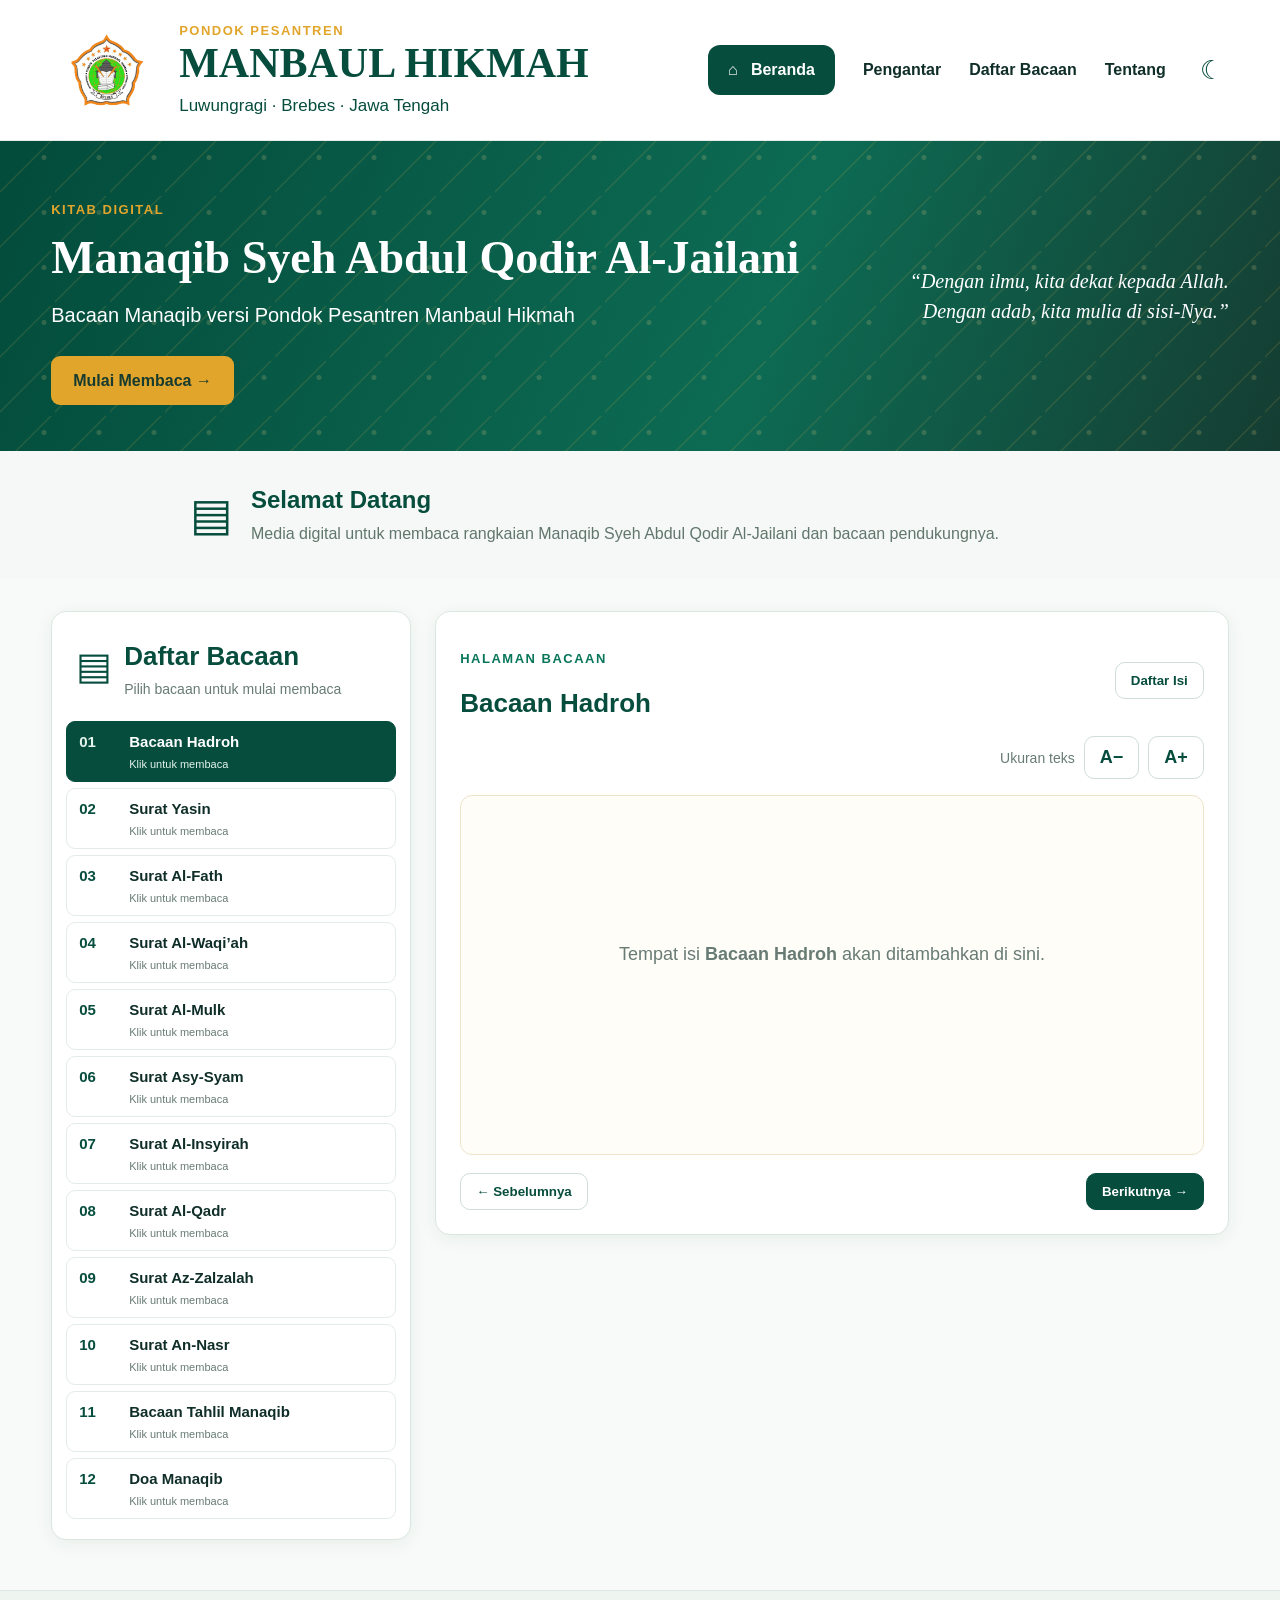
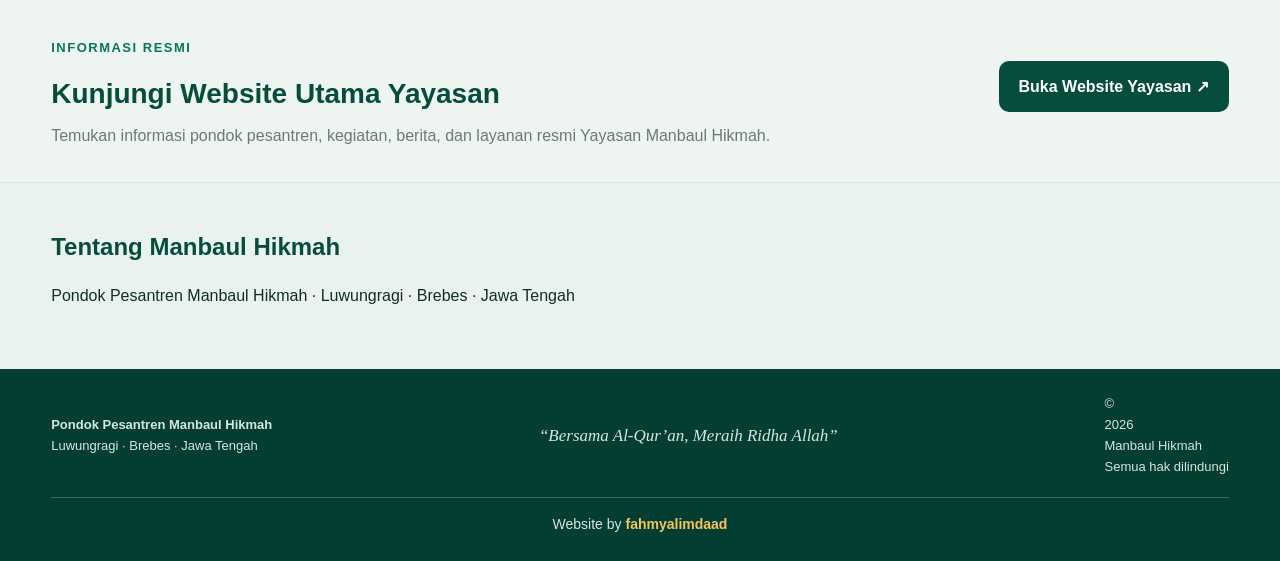
==== commit 6818e3ff: "Add files via upload" ====
--- a/manaqib/index.html
+++ b/manaqib/index.html
@@ -13,8 +13,8 @@
       <img src="logo-pondok.jpg" alt="Logo Pondok Pesantren Manbaul Hikmah">
       <span class="brand-copy"><small>PONDOK PESANTREN</small><strong>MANBAUL HIKMAH</strong><em>Luwungragi · Brebes · Jawa Tengah</em></span>
     </a>
-    <button id="menu" class="menu-button" aria-label="Buka menu">☰</button>
-    <nav>
+    <button id="menu" class="menu-button" type="button" aria-label="Buka menu" aria-expanded="false" aria-controls="site-navigation">☰</button>
+    <nav id="site-navigation">
       <a class="active" href="#home">⌂ &nbsp; Beranda</a>
       <a href="#pengantar">Pengantar</a>
       <a href="#daftar">Daftar Bacaan</a>
@@ -42,18 +42,6 @@
   <div class="wrap intro-box"><span class="book-mark">▤</span><div><h2>Selamat Datang</h2><p>Media digital untuk membaca rangkaian Manaqib Syeh Abdul Qodir Al-Jailani dan bacaan pendukungnya.</p></div></div>
 </section>
 
-<section class="main-site-section" aria-label="Website utama yayasan">
-  <div class="wrap main-site-panel">
-    <div class="main-site-icon">⌂</div>
-    <div class="main-site-copy">
-      <p class="eyebrow green">WEBSITE UTAMA YAYASAN</p>
-      <h2>Kunjungi Website Resmi Manbaul Hikmah</h2>
-      <p>Lihat informasi pondok pesantren, kegiatan, berita, dan layanan resmi Yayasan Manbaul Hikmah.</p>
-    </div>
-    <a class="main-site-button" href="https://manbaulhikmah.my.id/" target="_blank" rel="noopener">Buka Website Yayasan ↗</a>
-  </div>
-</section>
-
 <section id="daftar" class="reading-section">
   <div class="wrap reading-layout">
     <aside class="list-panel">
@@ -76,6 +64,18 @@
   </div>
 </section>
 
+
+<section class="main-site-panel" aria-label="Website utama yayasan">
+  <div class="wrap main-site-panel-inner">
+    <div>
+      <p class="eyebrow green">INFORMASI RESMI</p>
+      <h2>Kunjungi Website Utama Yayasan</h2>
+      <p>Temukan informasi pondok pesantren, kegiatan, berita, dan layanan resmi Yayasan Manbaul Hikmah.</p>
+    </div>
+    <a class="main-site-button" href="https://manbaulhikmah.my.id/" target="_blank" rel="noopener noreferrer">Buka Website Yayasan ↗</a>
+  </div>
+</section>
+
 <section id="tentang" class="about-section"><div class="wrap"><h2>Tentang Manbaul Hikmah</h2><p>Pondok Pesantren Manbaul Hikmah · Luwungragi · Brebes · Jawa Tengah</p></div></section>
 </main>
 <footer>
@@ -84,7 +84,7 @@
     <div class="footer-quote">“Bersama Al-Qur’an, Meraih Ridha Allah”</div>
     <div class="footer-meta">© <span id="year"></span> Manbaul Hikmah<br>Semua hak dilindungi</div>
   </div>
-  <div class="wrap footer-credit">Website by <a href="https://manbaulhikmah.my.id/" target="_blank" rel="noopener">fahmyalimdaad</a></div>
+  <div class="wrap footer-credit">Website by <strong>fahmyalimdaad</strong></div>
 </footer>
 <script src="script.js"></script>
 </body>
--- a/manaqib/style.css
+++ b/manaqib/style.css
@@ -1,41 +1,67 @@
 :root{--green:#064d3d;--green2:#08765a;--gold:#e2a52b;--ink:#102e28;--muted:#687b75;--paper:#fffdf7;--line:#dce6e1;--size:28px}*{box-sizing:border-box}html{scroll-behavior:smooth}body{margin:0;font-family:Arial,Helvetica,sans-serif;color:var(--ink);background:#fff;line-height:1.6}body.night-mode{--ink:#e8f2ee;--muted:#b6c9c1;--line:#36554b;background:#102a24;color:var(--ink)}a{text-decoration:none;color:inherit}.wrap{width:min(1390px,92%);margin:auto}.site-header{background:#fff;border-bottom:1px solid #e5ece8;position:sticky;top:0;z-index:20}body.night-mode .site-header{background:#12352c}.header-inner{min-height:140px;display:flex;align-items:center;justify-content:space-between;gap:25px}.brand{display:flex;align-items:center;gap:16px}.brand img{width:112px;height:112px;object-fit:contain}.brand-copy small,.eyebrow{display:block;font-size:13px;font-weight:800;letter-spacing:1.5px;color:var(--gold)}.brand-copy strong{display:block;font-family:Georgia,serif;font-size:42px;line-height:1;color:var(--green)}.brand-copy em{display:block;font-style:normal;font-size:17px;color:var(--green);margin-top:8px}.site-header nav{display:flex;align-items:center;gap:28px;font-weight:700}.site-header nav a{padding:12px 0}.site-header nav a.active{background:var(--green);color:#fff;padding:12px 20px;border-radius:12px}.nav-night,.menu-button{border:0;background:none;font-size:26px;cursor:pointer;color:var(--green)}.menu-button{display:none}.hero{position:relative;overflow:hidden;background:linear-gradient(110deg,#034b3b,#0d6b53 60%,#153d32);color:#fff}.hero-pattern{position:absolute;inset:0;opacity:.18;background-image:radial-gradient(circle at 80% 30%,#f6d58a 0 2px,transparent 3px),linear-gradient(135deg,transparent 45%,#e7b64c 46%,transparent 48%);background-size:55px 55px}.hero-inner{position:relative;min-height:310px;display:flex;align-items:center;justify-content:space-between;gap:30px;padding:42px 0}.hero-copy{max-width:760px}.hero-copy h1{font-family:Georgia,serif;font-size:46px;line-height:1.1;margin:8px 0 15px}.hero-copy p:not(.eyebrow){font-size:20px;margin:0 0 25px}.hero-button{display:inline-block;background:var(--gold);color:#173b2f;padding:12px 22px;border-radius:9px;font-weight:800}.hero-quote{text-align:right;font-family:Georgia,serif;font-style:italic;font-size:20px;line-height:1.5}.intro-section{padding:28px 0;background:#f5f8f6}.intro-box{display:flex;align-items:center;gap:18px;max-width:900px}.book-mark{font-size:45px;color:var(--green)}.intro-box h2{margin:0;color:var(--green)}.intro-box p{margin:2px 0;color:#61766d}.reading-section{padding:32px 0 50px;background:#f7faf8}.reading-layout{display:grid;grid-template-columns:360px 1fr;gap:24px;align-items:start}.list-panel,.reader-panel{background:#fff;border:1px solid var(--line);border-radius:15px;box-shadow:0 4px 18px #103c3010}.panel-heading{display:flex;gap:12px;padding:24px 24px 15px}.heading-icon{font-size:38px;color:var(--green)}.panel-heading h2,.reading-head h2{margin:0;font-size:26px;color:var(--green)}.panel-heading p{margin:0;color:var(--muted);font-size:14px}.cards{padding:0 14px 14px}.reading-card{width:100%;display:grid;grid-template-columns:42px 1fr 18px;align-items:center;gap:8px;text-align:left;border:1px solid #e4ece7;border-radius:9px;background:#fff;color:var(--ink);padding:11px 12px;margin:6px 0;cursor:pointer;font-size:15px}.reading-card span{font-weight:800;color:var(--green)}.reading-card strong{font-weight:700}.reading-card small{grid-column:2/4;color:var(--muted);font-size:11px}.reading-card.selected{background:var(--green);color:#fff;border-color:var(--green)}.reading-card.selected span,.reading-card.selected small{color:#e4f4ed}.reader-panel{padding:24px}.reading-head{display:flex;justify-content:space-between;align-items:center;gap:15px}.green{color:var(--green2)}.back-button,.tools button,.pager-button{border:1px solid #cfded6;background:#fff;color:var(--green);border-radius:10px;padding:10px 15px;font-weight:800;cursor:pointer}.tools{display:flex;justify-content:flex-end;align-items:center;gap:9px;margin:12px 0 16px;color:var(--muted);font-size:14px}.tools button{font-size:18px;min-width:48px}.tools button:hover,.pager-button:hover{background:#edf5f0}#content{font-size:var(--size);line-height:2.25;text-align:right;direction:rtl;min-height:360px;padding:30px 26px;background:var(--paper);border:1px solid #eee4ca;border-radius:12px;color:#243f34;overflow-wrap:anywhere}#content .arabic-text{font-size:inherit}#content .arabic-text p{margin:0 0 15px}#content .placeholder{direction:ltr;text-align:center;font-size:18px;color:var(--muted);padding:90px 20px}.pager{display:flex;justify-content:space-between;gap:15px;margin-top:18px}.pager-button.primary{background:var(--green);color:#fff;border-color:var(--green)}body.night-mode .reading-section,body.night-mode .intro-section{background:#102a24}body.night-mode .list-panel,body.night-mode .reader-panel,body.night-mode .reading-card,body.night-mode .back-button,body.night-mode .tools button,body.night-mode .pager-button{background:#173c31;color:var(--ink);border-color:#36554b}body.night-mode #content{background:#203b32;color:#e8f2ee;border-color:#466052}body.night-mode .reading-card.selected,body.night-mode .pager-button.primary{background:#0b7658;color:#fff}body.night-mode .brand-copy strong,body.night-mode .brand-copy em,body.night-mode .panel-heading h2,body.night-mode .reading-head h2,body.night-mode .heading-icon{color:#d9f1e6}.about-section{padding:45px 0;background:#eaf2ee}.about-section h2{margin:0;color:var(--green)}footer{background:#043d31;color:#d6e6df;padding:25px 0}.footer-inner{display:flex;justify-content:space-between;gap:25px;align-items:center;font-size:13px}.footer-inner strong,.footer-inner span{display:block}.footer-quote{font-family:Georgia,serif;font-style:italic;font-size:17px}@media(max-width:1000px){.header-inner{min-height:95px}.brand img{width:75px;height:75px}.brand-copy strong{font-size:30px}.brand-copy em{font-size:13px}.site-header nav{gap:15px;font-size:13px}.reading-layout{grid-template-columns:300px 1fr}.hero-copy h1{font-size:38px}.hero-quote{font-size:16px}}@media(max-width:760px){.menu-button{display:block}.site-header nav{display:none;position:absolute;left:0;right:0;top:95px;background:#fff;padding:18px 4%;flex-direction:column;align-items:stretch;border-bottom:1px solid var(--line)}body.night-mode .site-header nav{background:#12352c}.site-header nav.show{display:flex}.site-header nav a.active{text-align:center}.reading-layout{grid-template-columns:1fr}.hero-inner{display:block}.hero-quote{text-align:left;margin-top:25px}.hero-copy h1{font-size:34px}.hero-copy p:not(.eyebrow){font-size:17px}.reading-head{align-items:flex-start;flex-direction:column}.tools{justify-content:flex-start;flex-wrap:wrap}.footer-inner{flex-direction:column;align-items:flex-start}#content{font-size:var(--size);padding:22px 14px}}@media(max-width:430px){.brand-copy strong{font-size:23px}.brand-copy small{font-size:10px}.brand-copy em{font-size:10px}.brand img{width:58px;height:58px}.header-inner{min-height:78px}.site-header nav{top:78px}.hero-copy h1{font-size:29px}.reader-panel{padding:15px}}
 
 
-/* Panel menuju website utama yayasan */
-.main-site-section{padding:28px 0;background:#eef5f1}
-.main-site-panel{display:flex;align-items:center;gap:20px;padding:24px 28px;background:#fff;border:1px solid var(--line);border-left:6px solid var(--gold);border-radius:16px;box-shadow:0 5px 18px #103c3010}
-.main-site-icon{width:58px;height:58px;display:grid;place-items:center;flex:0 0 58px;border-radius:14px;background:var(--green);color:#fff;font-size:32px}
-.main-site-copy{flex:1;min-width:0}
-.main-site-copy .eyebrow{margin:0 0 3px}
-.main-site-copy h2{margin:0;color:var(--green);font-size:25px;line-height:1.25}
-.main-site-copy p:not(.eyebrow){margin:5px 0 0;color:var(--muted);font-size:15px}
-.main-site-button{display:inline-block;flex:0 0 auto;background:var(--gold);color:#173b2f;padding:13px 18px;border-radius:10px;font-weight:800;text-align:center}
-.footer-brand strong{display:block}
-.footer-brand span{display:block}
+/* Responsive header and mobile menu refinement */
+.menu-button{position:relative;z-index:31;display:none;align-items:center;justify-content:center;width:46px;height:46px;border:1px solid #d8e5df;border-radius:10px;background:#fff;color:var(--green);font-size:30px;line-height:1}
+.site-header nav{position:relative;z-index:30}
+@media (max-width:760px){
+  .header-inner{width:min(100% - 28px,1390px);min-height:82px;gap:10px}
+  .brand{min-width:0;gap:9px}
+  .brand img{width:62px;height:62px;flex:0 0 62px}
+  .brand-copy{min-width:0}
+  .brand-copy small{font-size:9px;letter-spacing:1px;white-space:nowrap}
+  .brand-copy strong{font-size:24px;line-height:1.02;letter-spacing:-.5px}
+  .brand-copy em{font-size:10px;margin-top:4px;white-space:nowrap}
+  .menu-button{display:flex;flex:0 0 46px}
+  .site-header nav{display:none;position:absolute;top:82px;left:0;right:0;padding:12px 14px 16px;background:#fff;border-top:1px solid #e5ece8;border-bottom:1px solid #dce6e1;box-shadow:0 10px 24px rgba(0,45,35,.12);flex-direction:column;align-items:stretch;gap:5px}
+  .site-header nav.show{display:flex}
+  .site-header nav a,.site-header nav .nav-night{display:block;width:100%;padding:12px 14px;text-align:left;border-radius:8px;font-size:15px}
+  .site-header nav a.active{text-align:left}
+  .nav-night{text-align:left}
+  body.night-mode .site-header nav{background:#12352c;border-color:#36554b}
+  .hero-inner{min-height:0;padding:54px 0 58px}
+  .hero-copy h1{font-size:clamp(31px,8vw,42px);line-height:1.12}
+  .hero-copy p:not(.eyebrow){font-size:18px;line-height:1.55}
+  .hero-button{padding:13px 20px;font-size:16px}
+  .hero-quote{font-size:19px;line-height:1.55;margin-top:42px}
+  .intro-section{padding:34px 0}
+  .intro-box{align-items:flex-start;gap:15px}
+  .intro-box h2{font-size:28px}
+  .intro-box p{font-size:17px;line-height:1.7}
+  .reading-section{padding:24px 0 36px}
+  .reading-layout{gap:18px}
+  .list-panel,.reader-panel{border-radius:14px}
+  .panel-heading{padding:20px 18px 12px}
+  .cards{padding:0 10px 10px}
+  .reader-panel{padding:18px}
+  .reading-head h2{font-size:25px}
+  .tools{margin-top:15px}
+  #content{font-size:var(--size);line-height:2.1;min-height:280px;padding:24px 15px}
+  .pager{flex-wrap:wrap}
+  .pager-button{flex:1 1 140px}
+}
+@media (min-width:761px){
+  .site-header nav{display:flex!important}
+}
+
+/* Revisi aman: hanya panel website yayasan, footer credit, dan logo mobile. */
+.main-site-panel{padding:34px 0;background:#eef5f0;border-top:1px solid #dce8e1;border-bottom:1px solid #dce8e1}
+.main-site-panel-inner{display:flex;align-items:center;justify-content:space-between;gap:24px}
+.main-site-panel h2{margin:4px 0 6px;color:var(--green);font-size:28px}
+.main-site-panel p:not(.eyebrow){margin:0;color:var(--muted)}
+.main-site-button{display:inline-block;flex:0 0 auto;background:var(--green);color:#fff;padding:13px 20px;border-radius:10px;font-weight:800}
+.footer-brand strong,.footer-brand span{display:block}
 .footer-meta{font-size:13px}
-.footer-credit{margin-top:22px;padding-top:16px;border-top:1px solid rgba(214,230,223,.22);text-align:center;font-size:14px;color:#d6e6df}
-.footer-credit a{color:#f4c65b;font-weight:800}
-body.night-mode .main-site-section{background:#102a24}
-body.night-mode .main-site-panel{background:#173c31;border-color:#36554b}
-body.night-mode .main-site-copy h2{color:#d9f1e6}
-
+.footer-credit{margin-top:20px;padding-top:15px;border-top:1px solid rgba(214,230,223,.25);text-align:center;font-size:14px}
+.footer-credit strong{color:#f4c65b}
 @media(max-width:760px){
-  .main-site-panel{align-items:flex-start;flex-wrap:wrap;gap:14px;padding:20px}
-  .main-site-icon{width:48px;height:48px;flex-basis:48px;font-size:27px}
-  .main-site-copy{flex:1 1 calc(100% - 62px)}
-  .main-site-copy h2{font-size:21px}
-  .main-site-copy p:not(.eyebrow){font-size:14px;line-height:1.6}
-  .main-site-button{width:100%;margin-top:2px}
-  .footer-inner{gap:18px}
-  .footer-brand strong{font-size:15px}
-  .footer-credit{margin-top:18px}
+  .main-site-panel-inner{display:flex;flex-direction:column;align-items:flex-start;gap:16px}
+  .main-site-panel h2{font-size:24px;line-height:1.25}
+  .main-site-button{width:100%;text-align:center}
+  .brand{gap:8px}
+  .brand img{width:58px;height:58px;flex:0 0 58px;object-fit:contain;background:#fff;border-radius:8px;padding:3px}
+  .brand-copy{min-width:0}
+  .brand-copy strong{font-size:clamp(19px,6vw,25px);letter-spacing:-.6px}
+  .brand-copy small{font-size:9px;letter-spacing:.8px}
+  .brand-copy em{font-size:10px;margin-top:3px}
 }
-@media(max-width:430px){
-  .brand{gap:7px}
-  .brand img{width:54px;height:54px;flex-basis:54px;background:#fff;border:1px solid #e5ece8;border-radius:8px;padding:3px}
-  .brand-copy strong{font-size:21px;letter-spacing:-.7px}
-  .brand-copy small{font-size:8px}
-  .brand-copy em{font-size:9px}
-  .header-inner{gap:7px}
-  .menu-button{width:42px;height:42px;flex-basis:42px}
-}
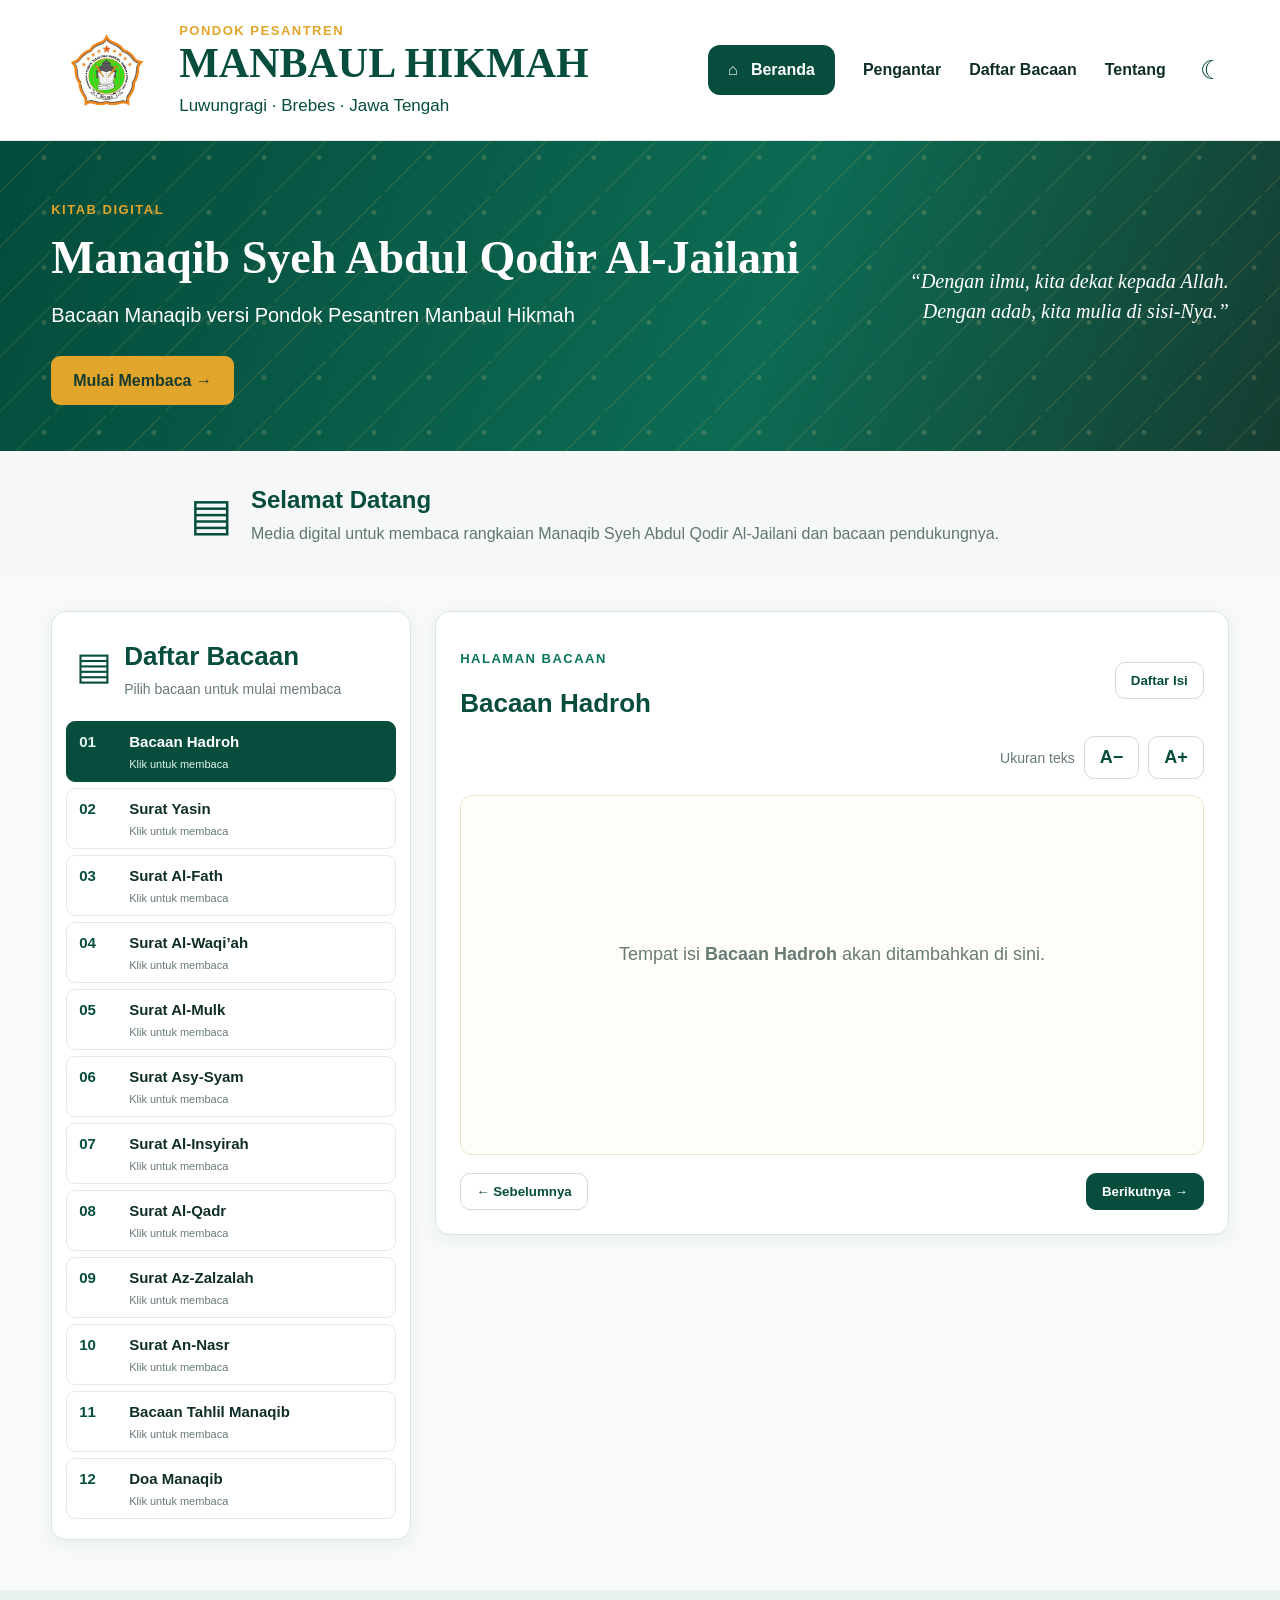
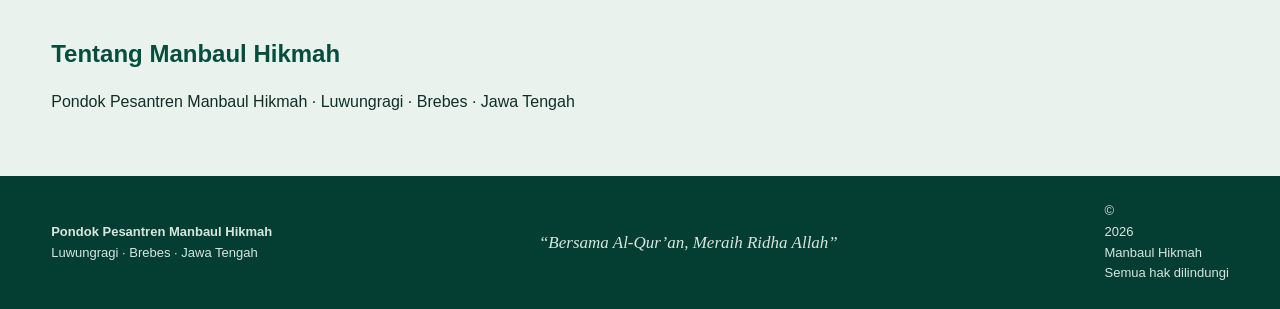
==== commit d39f56e0: "Add files via upload" ====
--- a/manaqib/index.html
+++ b/manaqib/index.html
@@ -4,7 +4,7 @@
 <meta charset="utf-8">
 <meta name="viewport" content="width=device-width,initial-scale=1">
 <title>Manaqib Syeh Abdul Qodir Al-Jailani | Manbaul Hikmah</title>
-<link rel="stylesheet" href="style.css">
+<link rel="stylesheet" href="style.css?v=20260916mobilefix">
 </head>
 <body>
 <header class="site-header">
@@ -64,28 +64,9 @@
   </div>
 </section>
 
-
-<section class="main-site-panel" aria-label="Website utama yayasan">
-  <div class="wrap main-site-panel-inner">
-    <div>
-      <p class="eyebrow green">INFORMASI RESMI</p>
-      <h2>Kunjungi Website Utama Yayasan</h2>
-      <p>Temukan informasi pondok pesantren, kegiatan, berita, dan layanan resmi Yayasan Manbaul Hikmah.</p>
-    </div>
-    <a class="main-site-button" href="https://manbaulhikmah.my.id/" target="_blank" rel="noopener noreferrer">Buka Website Yayasan ↗</a>
-  </div>
-</section>
-
 <section id="tentang" class="about-section"><div class="wrap"><h2>Tentang Manbaul Hikmah</h2><p>Pondok Pesantren Manbaul Hikmah · Luwungragi · Brebes · Jawa Tengah</p></div></section>
 </main>
-<footer>
-  <div class="wrap footer-inner">
-    <div class="footer-brand"><strong>Pondok Pesantren Manbaul Hikmah</strong><span>Luwungragi · Brebes · Jawa Tengah</span></div>
-    <div class="footer-quote">“Bersama Al-Qur’an, Meraih Ridha Allah”</div>
-    <div class="footer-meta">© <span id="year"></span> Manbaul Hikmah<br>Semua hak dilindungi</div>
-  </div>
-  <div class="wrap footer-credit">Website by <strong>fahmyalimdaad</strong></div>
-</footer>
-<script src="script.js"></script>
+<footer><div class="wrap footer-inner"><div><strong>Pondok Pesantren Manbaul Hikmah</strong><span>Luwungragi · Brebes · Jawa Tengah</span></div><div class="footer-quote">“Bersama Al-Qur’an, Meraih Ridha Allah”</div><div>© <span id="year"></span> Manbaul Hikmah<br>Semua hak dilindungi</div></div></footer>
+<script src="script.js?v=20260916mobilefix" defer></script>
 </body>
 </html>
--- a/manaqib/style.css
+++ b/manaqib/style.css
@@ -44,24 +44,56 @@
   .site-header nav{display:flex!important}
 }
 
-/* Revisi aman: hanya panel website yayasan, footer credit, dan logo mobile. */
-.main-site-panel{padding:34px 0;background:#eef5f0;border-top:1px solid #dce8e1;border-bottom:1px solid #dce8e1}
-.main-site-panel-inner{display:flex;align-items:center;justify-content:space-between;gap:24px}
-.main-site-panel h2{margin:4px 0 6px;color:var(--green);font-size:28px}
-.main-site-panel p:not(.eyebrow){margin:0;color:var(--muted)}
-.main-site-button{display:inline-block;flex:0 0 auto;background:var(--green);color:#fff;padding:13px 20px;border-radius:10px;font-weight:800}
-.footer-brand strong,.footer-brand span{display:block}
-.footer-meta{font-size:13px}
-.footer-credit{margin-top:20px;padding-top:15px;border-top:1px solid rgba(214,230,223,.25);text-align:center;font-size:14px}
-.footer-credit strong{color:#f4c65b}
-@media(max-width:760px){
-  .main-site-panel-inner{display:flex;flex-direction:column;align-items:flex-start;gap:16px}
-  .main-site-panel h2{font-size:24px;line-height:1.25}
-  .main-site-button{width:100%;text-align:center}
-  .brand{gap:8px}
-  .brand img{width:58px;height:58px;flex:0 0 58px;object-fit:contain;background:#fff;border-radius:8px;padding:3px}
-  .brand-copy{min-width:0}
-  .brand-copy strong{font-size:clamp(19px,6vw,25px);letter-spacing:-.6px}
-  .brand-copy small{font-size:9px;letter-spacing:.8px}
-  .brand-copy em{font-size:10px;margin-top:3px}
+/* Final mobile reading fix: preserve every verse on narrow screens */
+html, body { max-width: 100%; overflow-x: hidden; }
+section, .reader-panel, #bacaan { scroll-margin-top: 96px; }
+#content {
+  width: 100%;
+  max-width: 100%;
+  box-sizing: border-box;
+  overflow-x: hidden;
+  overflow-y: visible;
+  word-break: normal;
+  overflow-wrap: normal;
+  unicode-bidi: plaintext;
+  text-decoration: none !important;
 }
+#content .arabic-text {
+  width: 100%;
+  max-width: 100%;
+  direction: rtl;
+  unicode-bidi: plaintext;
+  text-decoration: none !important;
+}
+#content .arabic-text p {
+  display: block;
+  width: 100%;
+  max-width: 100%;
+  margin: 0 0 18px;
+  padding: 0;
+  white-space: normal;
+  word-break: normal;
+  overflow-wrap: normal;
+  text-decoration: none !important;
+}
+@media (max-width: 760px) {
+  .reader-panel { min-width: 0; width: 100%; }
+  .reading-head, .tools, .pager { min-width: 0; }
+  #content {
+    font-size: clamp(24px, 7.1vw, 31px) !important;
+    line-height: 2.05;
+    padding: 22px 12px;
+    text-align: right;
+  }
+  #content .arabic-text p {
+    margin-bottom: 16px;
+    line-height: 2.05;
+  }
+}
+@media (max-width: 430px) {
+  #content {
+    font-size: clamp(22px, 6.7vw, 28px) !important;
+    padding-left: 8px;
+    padding-right: 8px;
+  }
+}
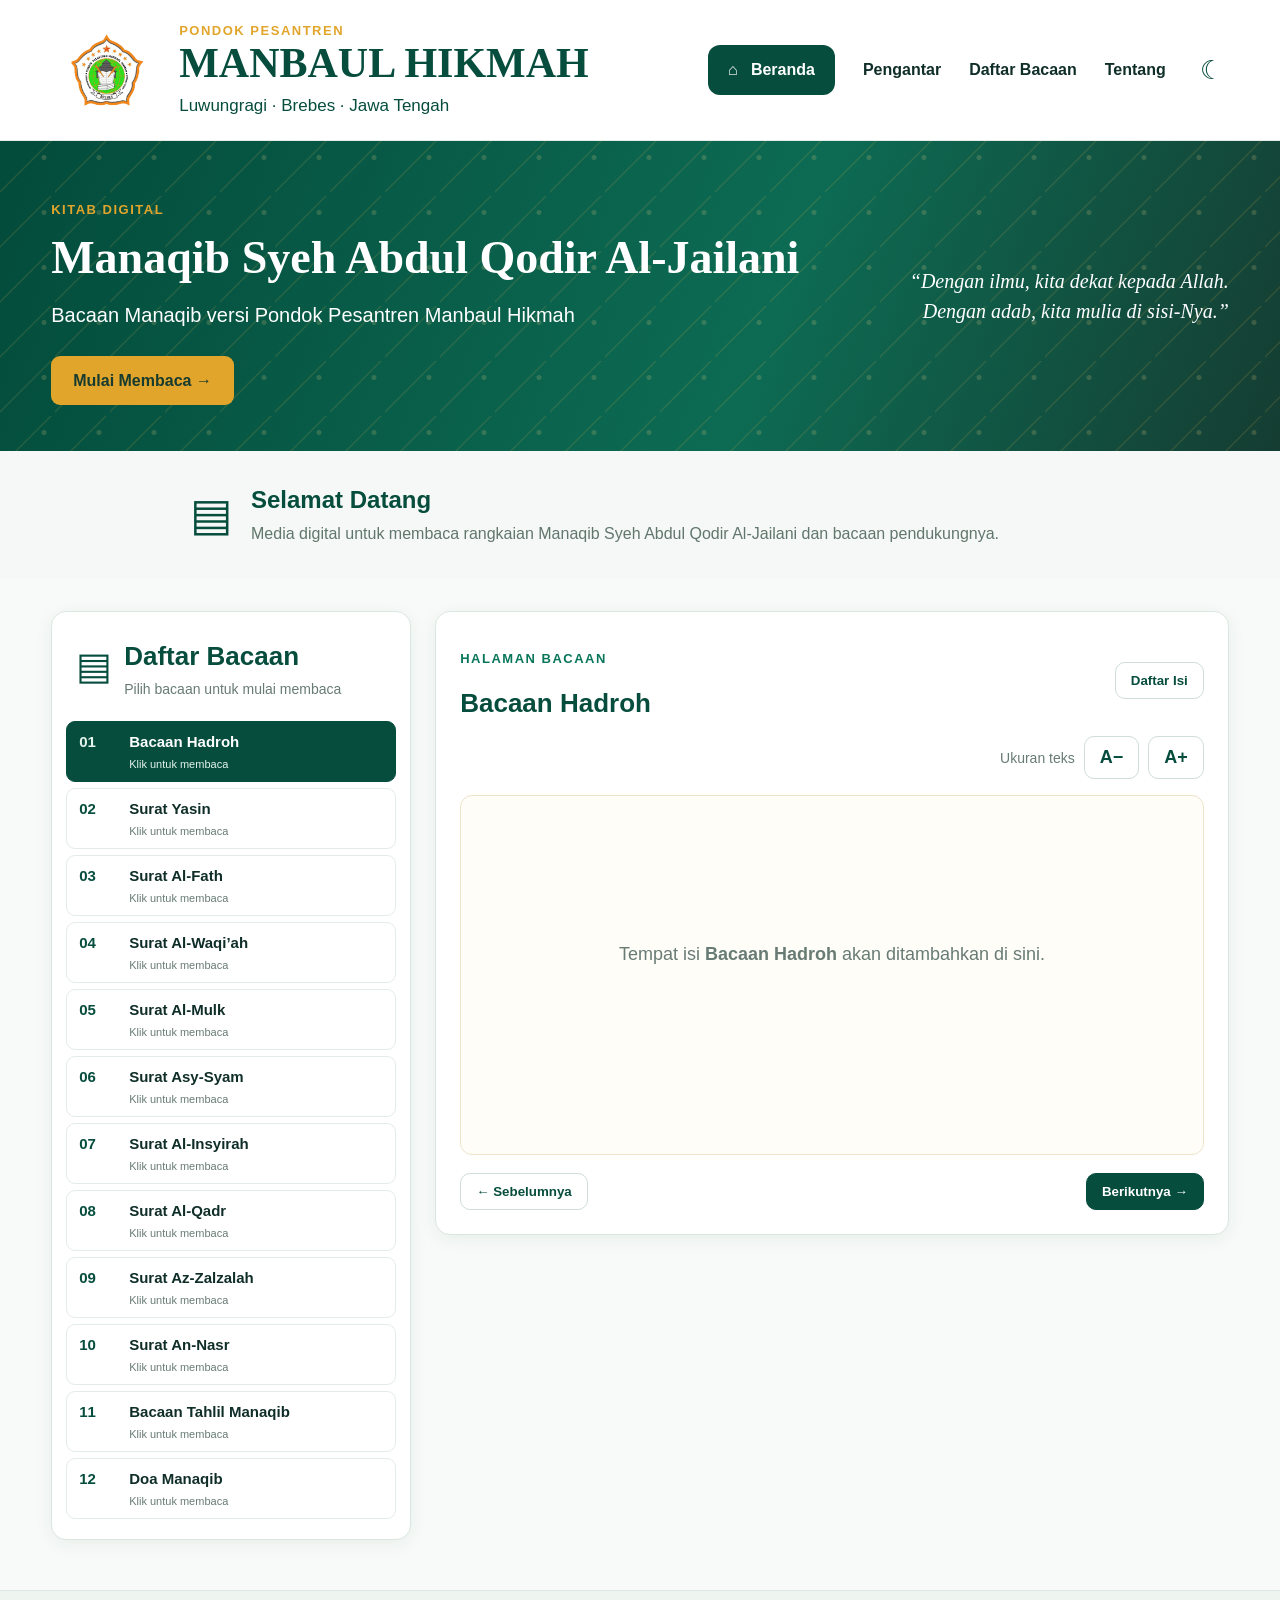
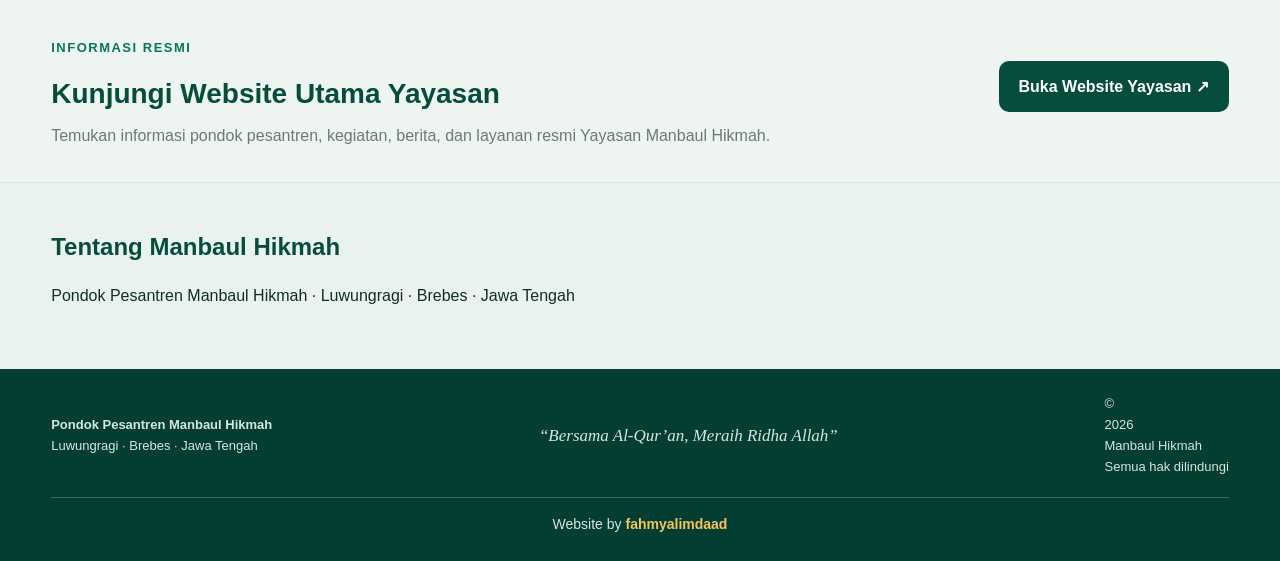
==== commit ee772bf5: "Add files via upload" ====
--- a/manaqib/index.html
+++ b/manaqib/index.html
@@ -4,7 +4,7 @@
 <meta charset="utf-8">
 <meta name="viewport" content="width=device-width,initial-scale=1">
 <title>Manaqib Syeh Abdul Qodir Al-Jailani | Manbaul Hikmah</title>
-<link rel="stylesheet" href="style.css?v=20260916mobilefix">
+<link rel="stylesheet" href="style.css?v=20260916-2">
 </head>
 <body>
 <header class="site-header">
@@ -64,9 +64,28 @@
   </div>
 </section>
 
+
+<section class="main-site-panel" aria-label="Website utama yayasan">
+  <div class="wrap main-site-panel-inner">
+    <div>
+      <p class="eyebrow green">INFORMASI RESMI</p>
+      <h2>Kunjungi Website Utama Yayasan</h2>
+      <p>Temukan informasi pondok pesantren, kegiatan, berita, dan layanan resmi Yayasan Manbaul Hikmah.</p>
+    </div>
+    <a class="main-site-button" href="https://manbaulhikmah.my.id/" target="_blank" rel="noopener noreferrer">Buka Website Yayasan ↗</a>
+  </div>
+</section>
+
 <section id="tentang" class="about-section"><div class="wrap"><h2>Tentang Manbaul Hikmah</h2><p>Pondok Pesantren Manbaul Hikmah · Luwungragi · Brebes · Jawa Tengah</p></div></section>
 </main>
-<footer><div class="wrap footer-inner"><div><strong>Pondok Pesantren Manbaul Hikmah</strong><span>Luwungragi · Brebes · Jawa Tengah</span></div><div class="footer-quote">“Bersama Al-Qur’an, Meraih Ridha Allah”</div><div>© <span id="year"></span> Manbaul Hikmah<br>Semua hak dilindungi</div></div></footer>
-<script src="script.js?v=20260916mobilefix" defer></script>
+<footer>
+  <div class="wrap footer-inner">
+    <div class="footer-brand"><strong>Pondok Pesantren Manbaul Hikmah</strong><span>Luwungragi · Brebes · Jawa Tengah</span></div>
+    <div class="footer-quote">“Bersama Al-Qur’an, Meraih Ridha Allah”</div>
+    <div class="footer-meta">© <span id="year"></span> Manbaul Hikmah<br>Semua hak dilindungi</div>
+  </div>
+  <div class="wrap footer-credit">Website by <strong>fahmyalimdaad</strong></div>
+</footer>
+<script src="script.js?v=20260916-2" defer></script>
 </body>
 </html>
--- a/manaqib/style.css
+++ b/manaqib/style.css
@@ -44,56 +44,35 @@
   .site-header nav{display:flex!important}
 }
 
-/* Final mobile reading fix: preserve every verse on narrow screens */
-html, body { max-width: 100%; overflow-x: hidden; }
-section, .reader-panel, #bacaan { scroll-margin-top: 96px; }
-#content {
-  width: 100%;
-  max-width: 100%;
-  box-sizing: border-box;
-  overflow-x: hidden;
-  overflow-y: visible;
-  word-break: normal;
-  overflow-wrap: normal;
-  unicode-bidi: plaintext;
-  text-decoration: none !important;
+/* Revisi aman: hanya panel website yayasan, footer credit, dan logo mobile. */
+.main-site-panel{padding:34px 0;background:#eef5f0;border-top:1px solid #dce8e1;border-bottom:1px solid #dce8e1}
+.main-site-panel-inner{display:flex;align-items:center;justify-content:space-between;gap:24px}
+.main-site-panel h2{margin:4px 0 6px;color:var(--green);font-size:28px}
+.main-site-panel p:not(.eyebrow){margin:0;color:var(--muted)}
+.main-site-button{display:inline-block;flex:0 0 auto;background:var(--green);color:#fff;padding:13px 20px;border-radius:10px;font-weight:800}
+.footer-brand strong,.footer-brand span{display:block}
+.footer-meta{font-size:13px}
+.footer-credit{margin-top:20px;padding-top:15px;border-top:1px solid rgba(214,230,223,.25);text-align:center;font-size:14px}
+.footer-credit strong{color:#f4c65b}
+@media(max-width:760px){
+  .main-site-panel-inner{display:flex;flex-direction:column;align-items:flex-start;gap:16px}
+  .main-site-panel h2{font-size:24px;line-height:1.25}
+  .main-site-button{width:100%;text-align:center}
+  .brand{gap:8px}
+  .brand img{width:58px;height:58px;flex:0 0 58px;object-fit:contain;background:#fff;border-radius:8px;padding:3px}
+  .brand-copy{min-width:0}
+  .brand-copy strong{font-size:clamp(19px,6vw,25px);letter-spacing:-.6px}
+  .brand-copy small{font-size:9px;letter-spacing:.8px}
+  .brand-copy em{font-size:10px;margin-top:3px}
 }
-#content .arabic-text {
-  width: 100%;
-  max-width: 100%;
-  direction: rtl;
-  unicode-bidi: plaintext;
-  text-decoration: none !important;
+
+
+/* Mobile reading visibility fix */
+#bacaan { min-width: 0; }
+#content { display: block; visibility: visible; opacity: 1; }
+#content .arabic-text { display: block; width: 100%; }
+@media (max-width:760px){
+  .reader-panel { min-width: 0; overflow: visible; }
+  #content { width: 100%; min-width: 0; max-width: 100%; overflow-x: hidden; word-break: normal; }
+  #content .arabic-text { overflow-wrap: anywhere; }
 }
-#content .arabic-text p {
-  display: block;
-  width: 100%;
-  max-width: 100%;
-  margin: 0 0 18px;
-  padding: 0;
-  white-space: normal;
-  word-break: normal;
-  overflow-wrap: normal;
-  text-decoration: none !important;
-}
-@media (max-width: 760px) {
-  .reader-panel { min-width: 0; width: 100%; }
-  .reading-head, .tools, .pager { min-width: 0; }
-  #content {
-    font-size: clamp(24px, 7.1vw, 31px) !important;
-    line-height: 2.05;
-    padding: 22px 12px;
-    text-align: right;
-  }
-  #content .arabic-text p {
-    margin-bottom: 16px;
-    line-height: 2.05;
-  }
-}
-@media (max-width: 430px) {
-  #content {
-    font-size: clamp(22px, 6.7vw, 28px) !important;
-    padding-left: 8px;
-    padding-right: 8px;
-  }
-}
